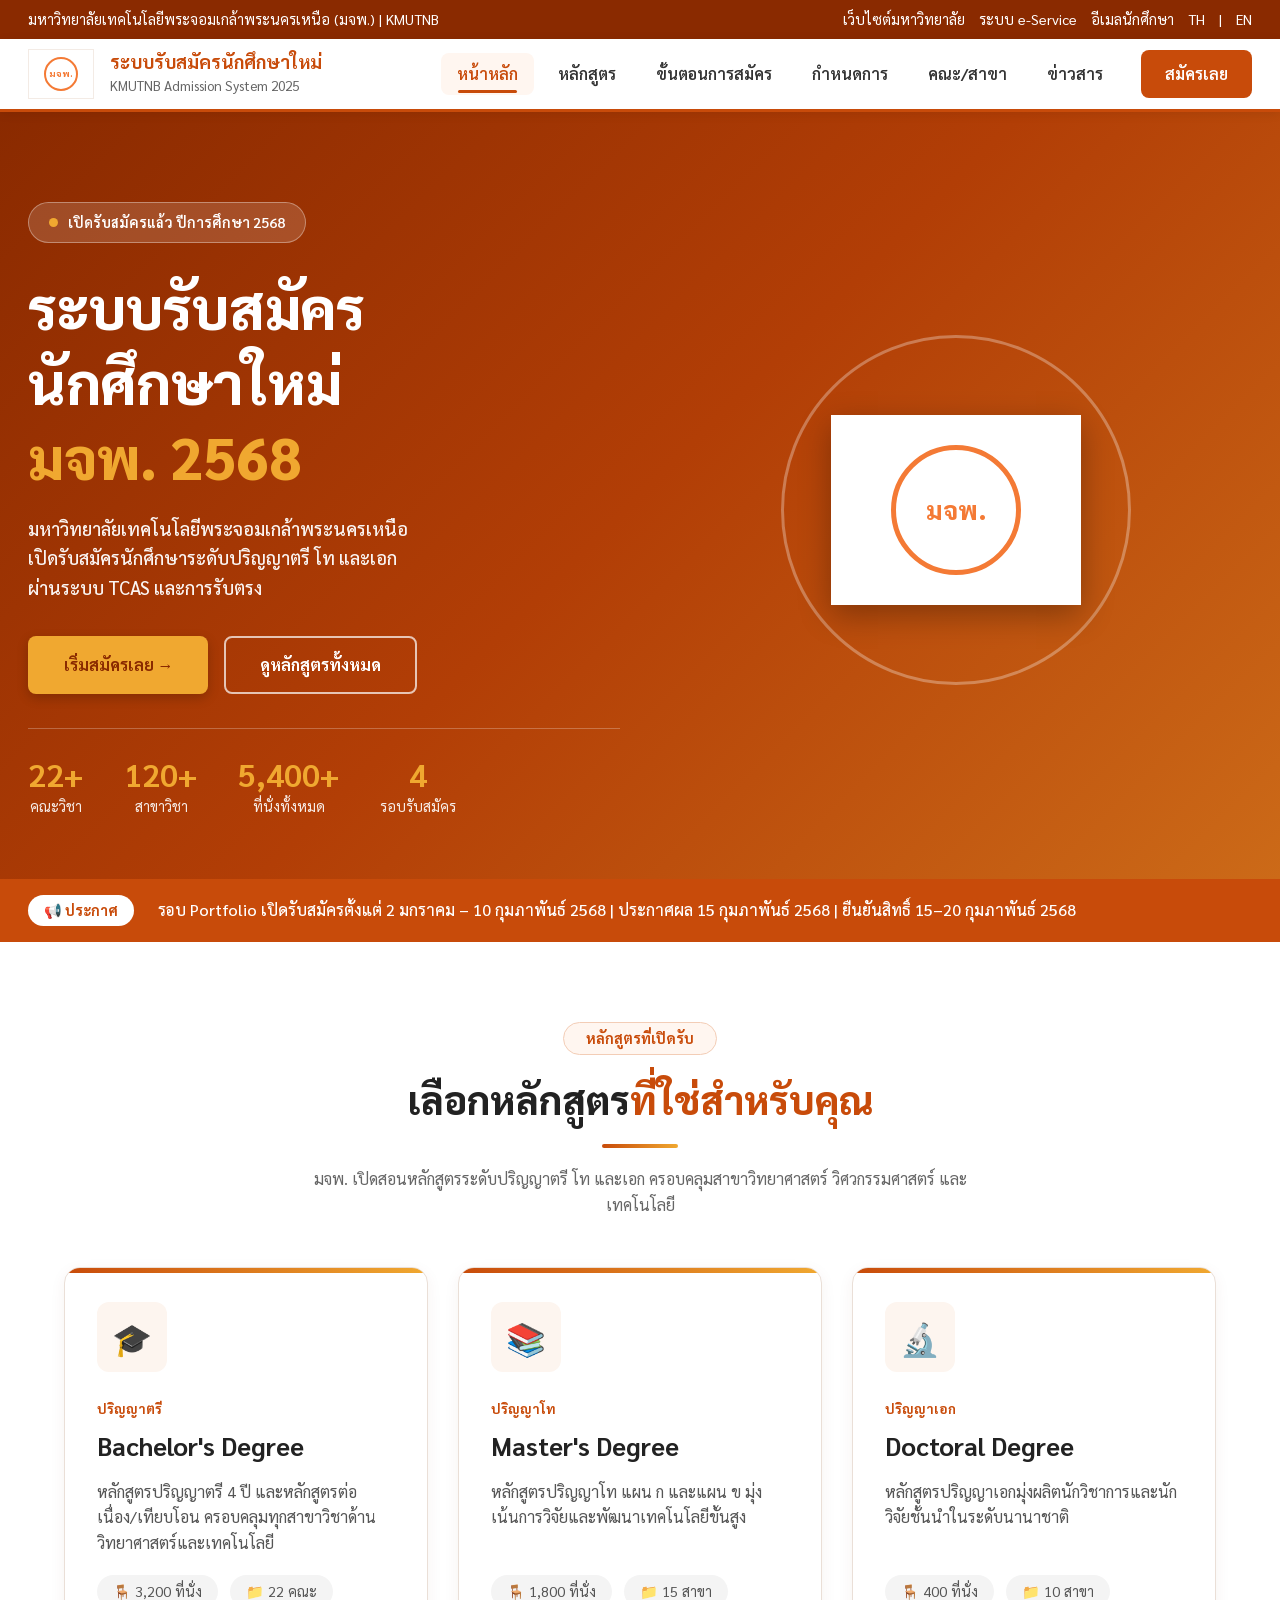
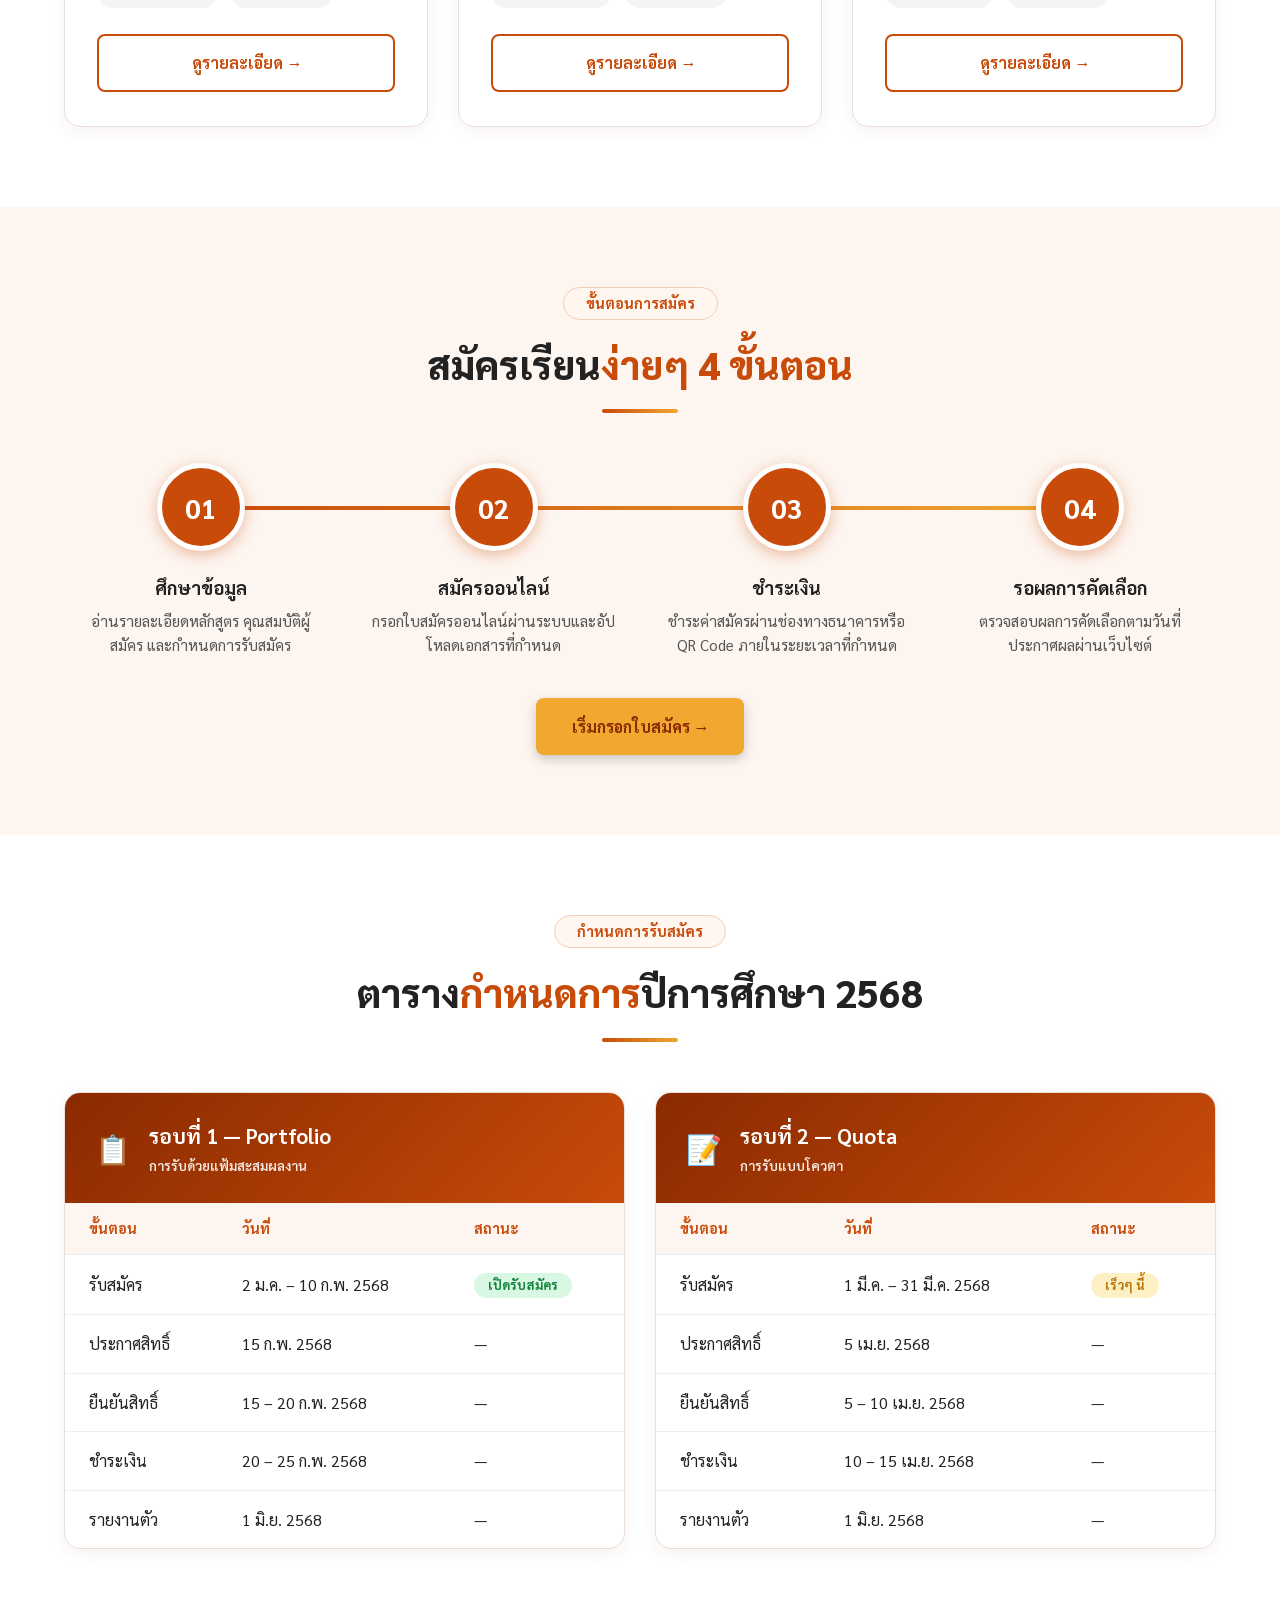
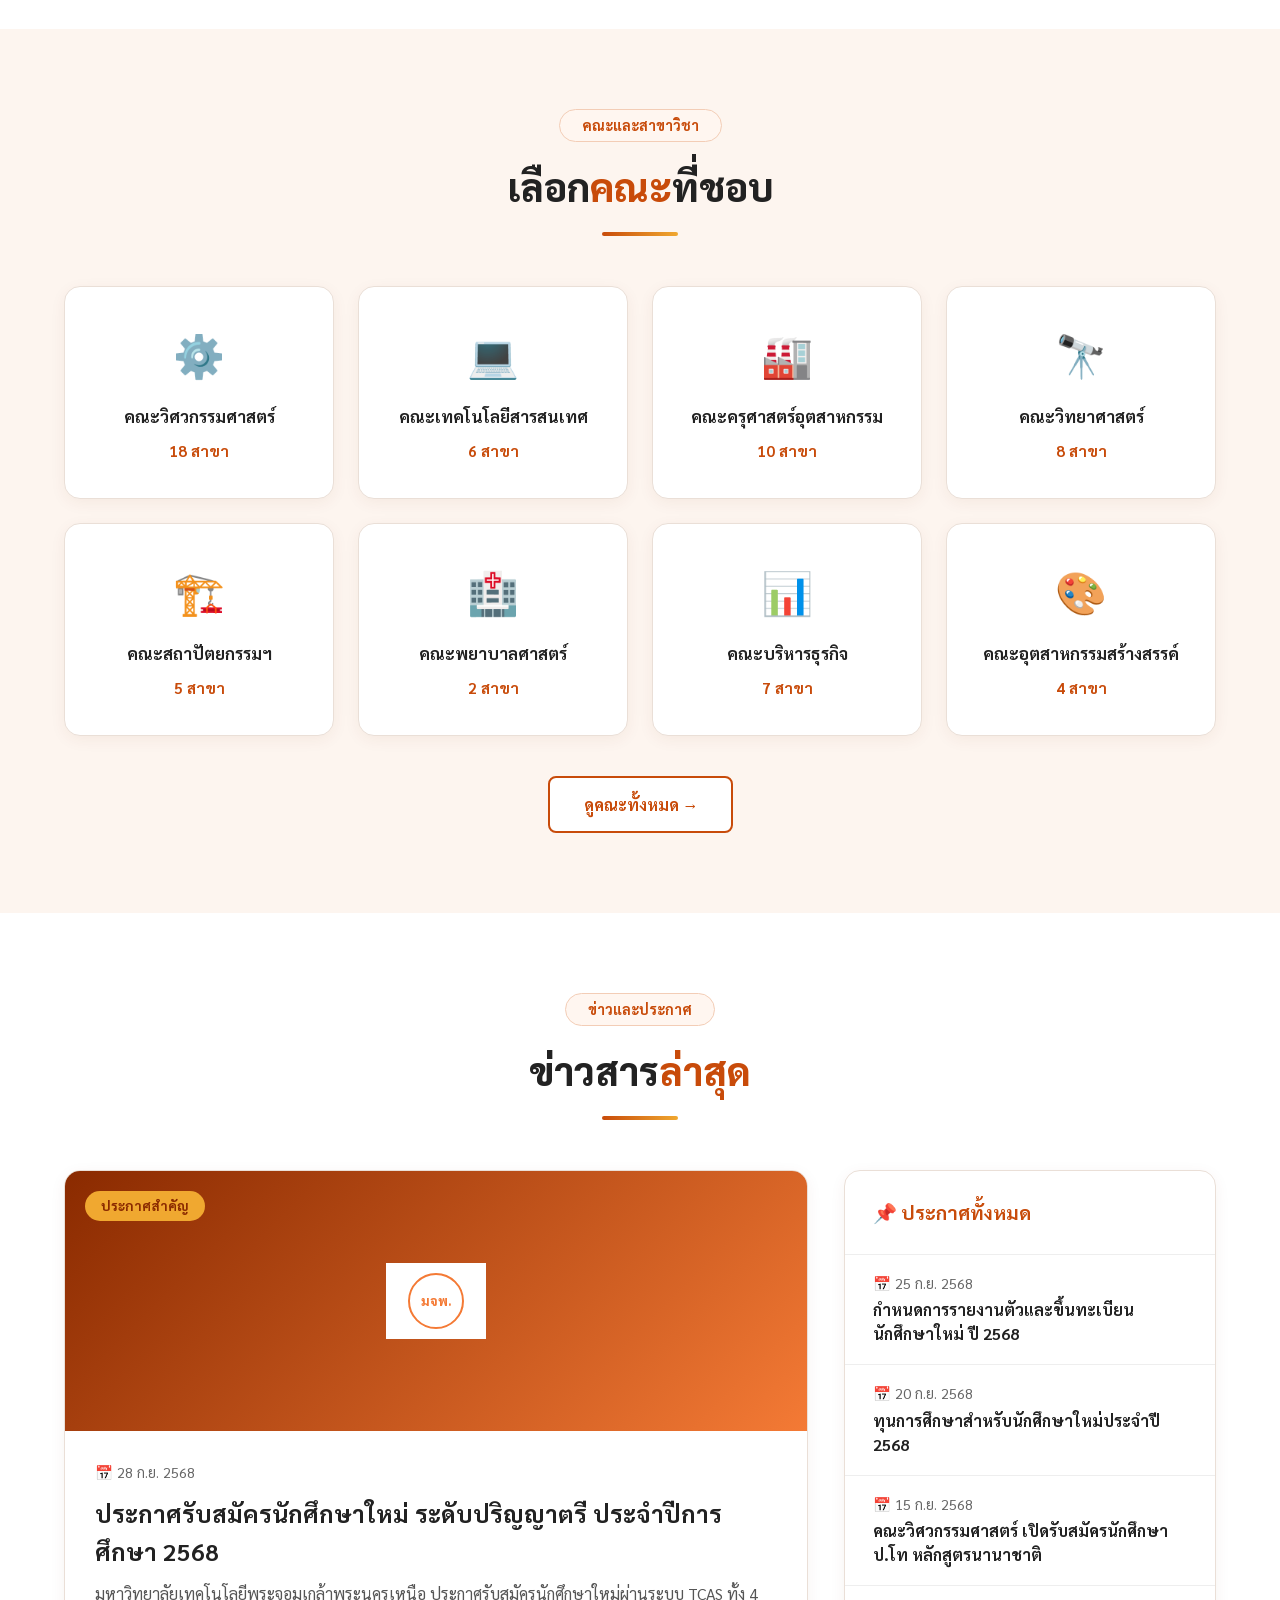
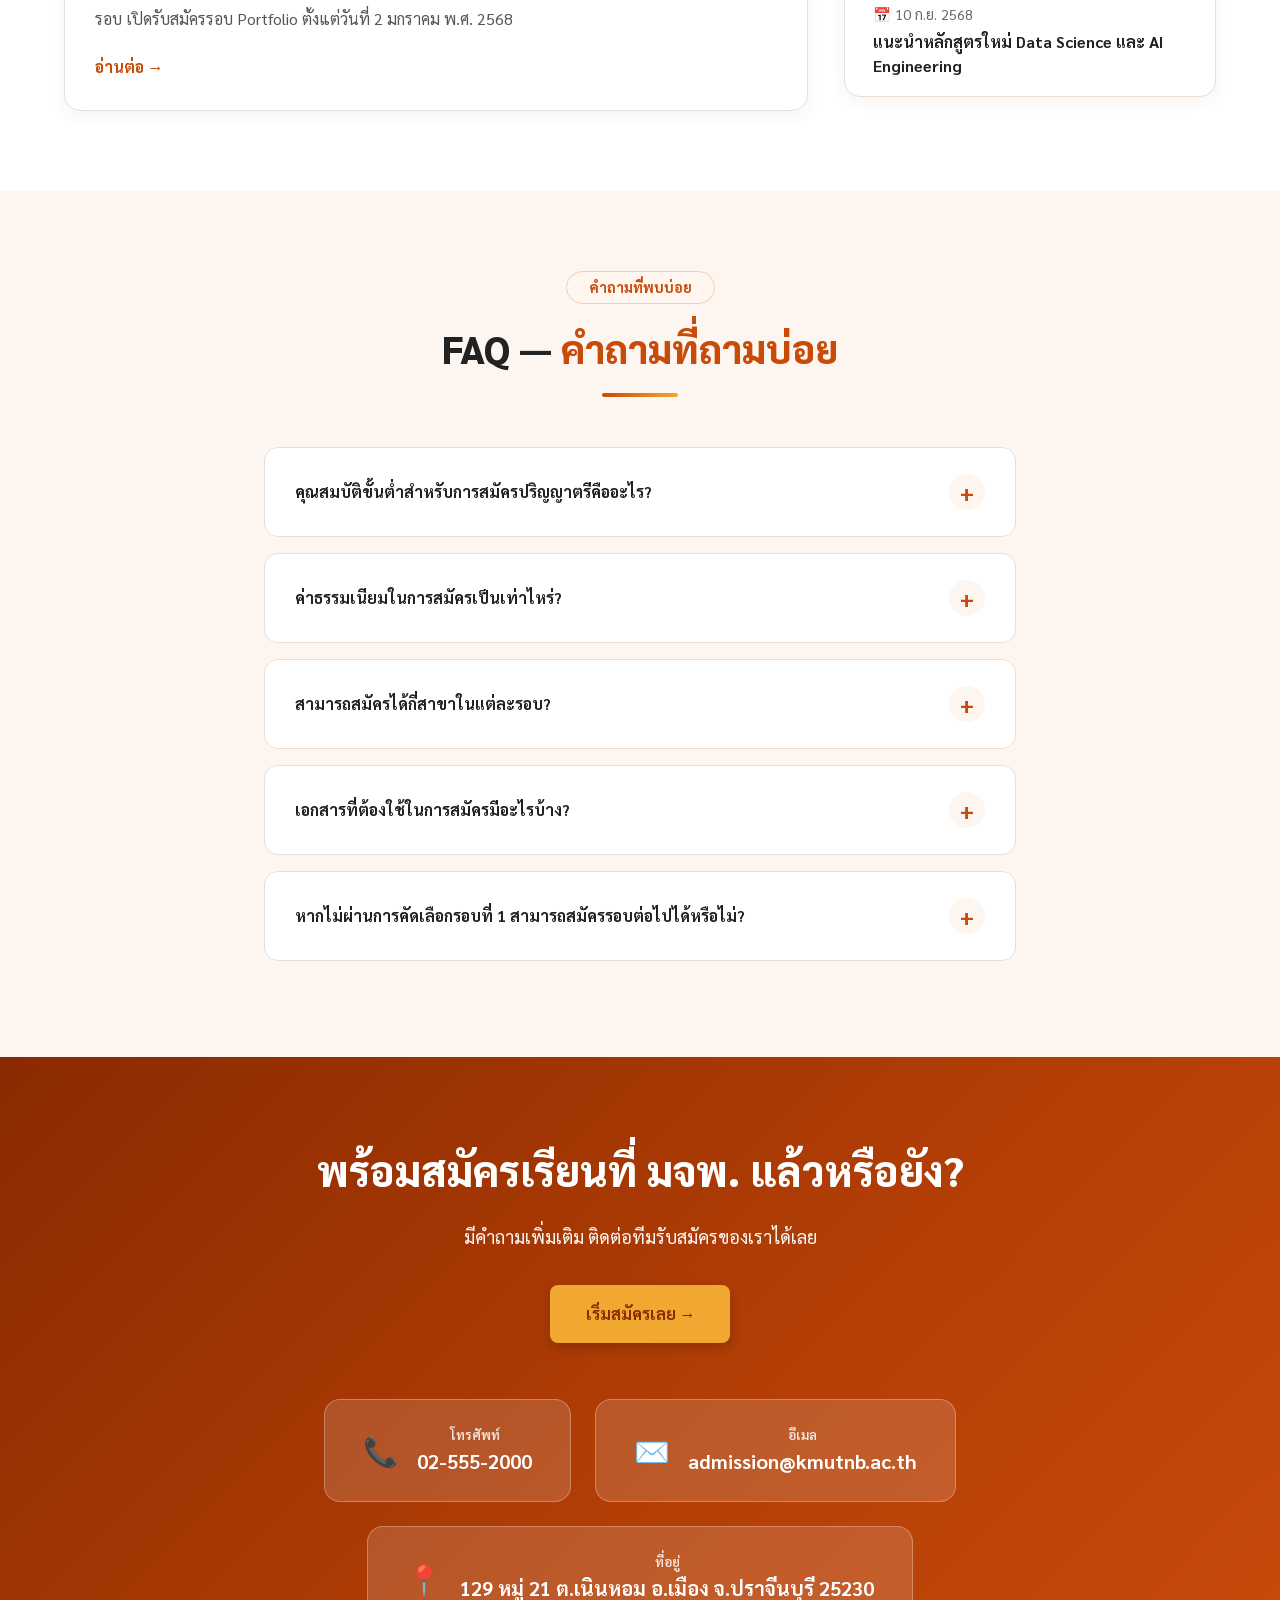
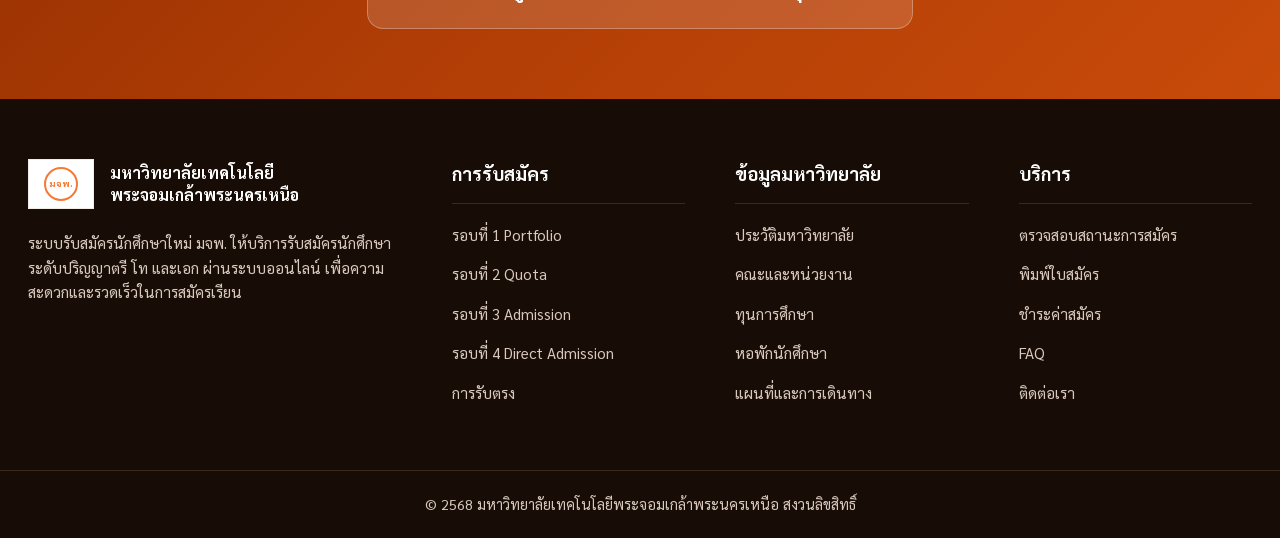
==== index.html @ 595b644d "Add files via upload" ====
<!DOCTYPE html>
<html lang="th">
<head>
  <meta charset="UTF-8">
  <meta name="viewport" content="width=device-width, initial-scale=1.0">
  <title>ระบบรับสมัครนักศึกษาใหม่ มจพ. 2568</title>
  <!-- ฟอนต์ภาษาไทยจาก Google Fonts -->
  <link rel="preconnect" href="https://fonts.googleapis.com">
  <link rel="preconnect" href="https://fonts.gstatic.com" crossorigin>
  <link href="https://fonts.googleapis.com/css2?family=Sarabun:wght@400;500;600;700;800&display=swap" rel="stylesheet">
  <link rel="stylesheet" href="style.css">
</head>
<body>

  <!-- ========== 1) แถบบนสุด ========== -->
  <div class="topbar">
    <div class="topbar-inner">
      <span>มหาวิทยาลัยเทคโนโลยีพระจอมเกล้าพระนครเหนือ (มจพ.) | KMUTNB</span>
      <div class="topbar-links">
        <a href="#">เว็บไซต์มหาวิทยาลัย</a>
        <a href="#">ระบบ e-Service</a>
        <a href="#">อีเมลนักศึกษา</a>
        <a href="#">TH</a> | <a href="#">EN</a>
      </div>
    </div>
  </div>

  <!-- ========== 2) เมนูหลัก (Header) ========== -->
  <header class="header">
    <div class="header-inner">
      <a href="#home" class="brand">
        <!-- ถ้ามีโลโก้จริง ให้เปลี่ยนเป็น <img src="images/logo.png" alt="โลโก้ มจพ."> -->
        <span class="logo-box"><span class="logo-circle">มจพ.</span></span>
        <span class="brand-text">
          <strong>ระบบรับสมัครนักศึกษาใหม่</strong>
          <small>KMUTNB Admission System 2025</small>
        </span>
      </a>

      <nav class="nav">
        <a href="#home" class="active">หน้าหลัก</a>
        <a href="#programs">หลักสูตร</a>
        <a href="#steps">ขั้นตอนการสมัคร</a>
        <a href="#schedule">กำหนดการ</a>
        <a href="#faculties">คณะ/สาขา</a>
        <a href="#news">ข่าวสาร</a>
        <a href="#apply" class="btn-apply">สมัครเลย</a>
      </nav>
    </div>
  </header>

  <main>

    <!-- ========== 3) Hero ========== -->
    <section class="hero" id="home">
      <div class="hero-inner">
        <div class="hero-text">
          <span class="badge-open"><i class="dot"></i> เปิดรับสมัครแล้ว ปีการศึกษา 2568</span>
          <h1>ระบบรับสมัคร<br>นักศึกษาใหม่<br><span class="gold">มจพ. 2568</span></h1>
          <p>
            มหาวิทยาลัยเทคโนโลยีพระจอมเกล้าพระนครเหนือ<br>
            เปิดรับสมัครนักศึกษาระดับปริญญาตรี โท และเอก<br>
            ผ่านระบบ TCAS และการรับตรง
          </p>
          <div class="hero-buttons">
            <a href="#apply" class="btn btn-gold">เริ่มสมัครเลย →</a>
            <a href="#programs" class="btn btn-outline-white">ดูหลักสูตรทั้งหมด</a>
          </div>

          <div class="stats">
            <div><b>22+</b><span>คณะวิชา</span></div>
            <div><b>120+</b><span>สาขาวิชา</span></div>
            <div><b>5,400+</b><span>ที่นั่งทั้งหมด</span></div>
            <div><b>4</b><span>รอบรับสมัคร</span></div>
          </div>
        </div>

        <div class="hero-logo">
          <div class="ring">
            <div class="logo-white"><span class="logo-circle big">มจพ.</span></div>
          </div>
        </div>
      </div>
    </section>

    <!-- ========== 4) แถบประกาศ ========== -->
    <div class="announce">
      <div class="announce-inner">
        <span class="announce-tag">📢 ประกาศ</span>
        <p>รอบ Portfolio เปิดรับสมัครตั้งแต่ 2 มกราคม – 10 กุมภาพันธ์ 2568 | ประกาศผล 15 กุมภาพันธ์ 2568 | ยืนยันสิทธิ์ 15–20 กุมภาพันธ์ 2568</p>
      </div>
    </div>

    <!-- ========== 5) หลักสูตร ========== -->
    <section class="section white" id="programs">
      <div class="container">
        <div class="section-head">
          <span class="pill">หลักสูตรที่เปิดรับ</span>
          <h2>เลือกหลักสูตร<span>ที่ใช่สำหรับคุณ</span></h2>
          <div class="line"></div>
          <p>มจพ. เปิดสอนหลักสูตรระดับปริญญาตรี โท และเอก ครอบคลุมสาขาวิทยาศาสตร์ วิศวกรรมศาสตร์ และเทคโนโลยี</p>
        </div>

        <div class="grid-3">
          <article class="card program">
            <div class="program-icon">🎓</div>
            <small class="level">ปริญญาตรี</small>
            <h3>Bachelor's Degree</h3>
            <p>หลักสูตรปริญญาตรี 4 ปี และหลักสูตรต่อเนื่อง/เทียบโอน ครอบคลุมทุกสาขาวิชาด้านวิทยาศาสตร์และเทคโนโลยี</p>
            <div class="tags">
              <span class="tag">🪑 3,200 ที่นั่ง</span>
              <span class="tag">📁 22 คณะ</span>
            </div>
            <a href="#" class="btn btn-outline btn-block">ดูรายละเอียด →</a>
          </article>

          <article class="card program">
            <div class="program-icon">📚</div>
            <small class="level">ปริญญาโท</small>
            <h3>Master's Degree</h3>
            <p>หลักสูตรปริญญาโท แผน ก และแผน ข มุ่งเน้นการวิจัยและพัฒนาเทคโนโลยีขั้นสูง</p>
            <div class="tags">
              <span class="tag">🪑 1,800 ที่นั่ง</span>
              <span class="tag">📁 15 สาขา</span>
            </div>
            <a href="#" class="btn btn-outline btn-block">ดูรายละเอียด →</a>
          </article>

          <article class="card program">
            <div class="program-icon">🔬</div>
            <small class="level">ปริญญาเอก</small>
            <h3>Doctoral Degree</h3>
            <p>หลักสูตรปริญญาเอกมุ่งผลิตนักวิชาการและนักวิจัยชั้นนำในระดับนานาชาติ</p>
            <div class="tags">
              <span class="tag">🪑 400 ที่นั่ง</span>
              <span class="tag">📁 10 สาขา</span>
            </div>
            <a href="#" class="btn btn-outline btn-block">ดูรายละเอียด →</a>
          </article>
        </div>
      </div>
    </section>

    <!-- ========== 6) ขั้นตอนการสมัคร ========== -->
    <section class="section cream" id="steps">
      <div class="container">
        <div class="section-head">
          <span class="pill">ขั้นตอนการสมัคร</span>
          <h2>สมัครเรียน<span>ง่ายๆ 4 ขั้นตอน</span></h2>
          <div class="line"></div>
        </div>

        <div class="steps">
          <div class="step">
            <div class="step-num">01</div>
            <h3>ศึกษาข้อมูล</h3>
            <p>อ่านรายละเอียดหลักสูตร คุณสมบัติผู้สมัคร และกำหนดการรับสมัคร</p>
          </div>
          <div class="step">
            <div class="step-num">02</div>
            <h3>สมัครออนไลน์</h3>
            <p>กรอกใบสมัครออนไลน์ผ่านระบบและอัปโหลดเอกสารที่กำหนด</p>
          </div>
          <div class="step">
            <div class="step-num">03</div>
            <h3>ชำระเงิน</h3>
            <p>ชำระค่าสมัครผ่านช่องทางธนาคารหรือ QR Code ภายในระยะเวลาที่กำหนด</p>
          </div>
          <div class="step">
            <div class="step-num">04</div>
            <h3>รอผลการคัดเลือก</h3>
            <p>ตรวจสอบผลการคัดเลือกตามวันที่ประกาศผลผ่านเว็บไซต์</p>
          </div>
        </div>

        <div class="center">
          <a href="#apply" class="btn btn-gold">เริ่มกรอกใบสมัคร →</a>
        </div>
      </div>
    </section>

    <!-- ========== 7) กำหนดการ ========== -->
    <section class="section white" id="schedule">
      <div class="container">
        <div class="section-head">
          <span class="pill">กำหนดการรับสมัคร</span>
          <h2>ตาราง<span>กำหนดการ</span>ปีการศึกษา 2568</h2>
          <div class="line"></div>
        </div>

        <div class="grid-2">
          <!-- รอบ 1 -->
          <div class="card schedule">
            <div class="schedule-head">
              <span class="schedule-icon">📋</span>
              <div>
                <h3>รอบที่ 1 — Portfolio</h3>
                <small>การรับด้วยแฟ้มสะสมผลงาน</small>
              </div>
            </div>
            <table>
              <thead>
                <tr><th>ขั้นตอน</th><th>วันที่</th><th>สถานะ</th></tr>
              </thead>
              <tbody>
                <tr><td>รับสมัคร</td><td>2 ม.ค. – 10 ก.พ. 2568</td><td><span class="status green">เปิดรับสมัคร</span></td></tr>
                <tr><td>ประกาศสิทธิ์</td><td>15 ก.พ. 2568</td><td>—</td></tr>
                <tr><td>ยืนยันสิทธิ์</td><td>15 – 20 ก.พ. 2568</td><td>—</td></tr>
                <tr><td>ชำระเงิน</td><td>20 – 25 ก.พ. 2568</td><td>—</td></tr>
                <tr><td>รายงานตัว</td><td>1 มิ.ย. 2568</td><td>—</td></tr>
              </tbody>
            </table>
          </div>

          <!-- รอบ 2 -->
          <div class="card schedule">
            <div class="schedule-head">
              <span class="schedule-icon">📝</span>
              <div>
                <h3>รอบที่ 2 — Quota</h3>
                <small>การรับแบบโควตา</small>
              </div>
            </div>
            <table>
              <thead>
                <tr><th>ขั้นตอน</th><th>วันที่</th><th>สถานะ</th></tr>
              </thead>
              <tbody>
                <tr><td>รับสมัคร</td><td>1 มี.ค. – 31 มี.ค. 2568</td><td><span class="status yellow">เร็วๆ นี้</span></td></tr>
                <tr><td>ประกาศสิทธิ์</td><td>5 เม.ย. 2568</td><td>—</td></tr>
                <tr><td>ยืนยันสิทธิ์</td><td>5 – 10 เม.ย. 2568</td><td>—</td></tr>
                <tr><td>ชำระเงิน</td><td>10 – 15 เม.ย. 2568</td><td>—</td></tr>
                <tr><td>รายงานตัว</td><td>1 มิ.ย. 2568</td><td>—</td></tr>
              </tbody>
            </table>
          </div>
        </div>
      </div>
    </section>

    <!-- ========== 8) คณะและสาขา ========== -->
    <section class="section cream" id="faculties">
      <div class="container">
        <div class="section-head">
          <span class="pill">คณะและสาขาวิชา</span>
          <h2>เลือก<span>คณะ</span>ที่ชอบ</h2>
          <div class="line"></div>
        </div>

        <div class="grid-4">
          <a href="#" class="card faculty"><span class="faculty-icon">⚙️</span><h3>คณะวิศวกรรมศาสตร์</h3><b>18 สาขา</b></a>
          <a href="#" class="card faculty"><span class="faculty-icon">💻</span><h3>คณะเทคโนโลยีสารสนเทศ</h3><b>6 สาขา</b></a>
          <a href="#" class="card faculty"><span class="faculty-icon">🏭</span><h3>คณะครุศาสตร์อุตสาหกรรม</h3><b>10 สาขา</b></a>
          <a href="#" class="card faculty"><span class="faculty-icon">🔭</span><h3>คณะวิทยาศาสตร์</h3><b>8 สาขา</b></a>
          <a href="#" class="card faculty"><span class="faculty-icon">🏗️</span><h3>คณะสถาปัตยกรรมฯ</h3><b>5 สาขา</b></a>
          <a href="#" class="card faculty"><span class="faculty-icon">🏥</span><h3>คณะพยาบาลศาสตร์</h3><b>2 สาขา</b></a>
          <a href="#" class="card faculty"><span class="faculty-icon">📊</span><h3>คณะบริหารธุรกิจ</h3><b>7 สาขา</b></a>
          <a href="#" class="card faculty"><span class="faculty-icon">🎨</span><h3>คณะอุตสาหกรรมสร้างสรรค์</h3><b>4 สาขา</b></a>
        </div>

        <div class="center">
          <a href="#" class="btn btn-outline">ดูคณะทั้งหมด →</a>
        </div>
      </div>
    </section>

    <!-- ========== 9) ข่าวสาร ========== -->
    <section class="section white" id="news">
      <div class="container">
        <div class="section-head">
          <span class="pill">ข่าวและประกาศ</span>
          <h2>ข่าวสาร<span>ล่าสุด</span></h2>
          <div class="line"></div>
        </div>

        <div class="news-layout">
          <!-- ข่าวหลัก -->
          <article class="card news-main">
            <div class="news-cover">
              <span class="news-tag">ประกาศสำคัญ</span>
              <div class="logo-white small"><span class="logo-circle">มจพ.</span></div>
            </div>
            <div class="news-body">
              <p class="date">📅 28 ก.ย. 2568</p>
              <h3>ประกาศรับสมัครนักศึกษาใหม่ ระดับปริญญาตรี ประจำปีการศึกษา 2568</h3>
              <p class="desc">มหาวิทยาลัยเทคโนโลยีพระจอมเกล้าพระนครเหนือ ประกาศรับสมัครนักศึกษาใหม่ผ่านระบบ TCAS ทั้ง 4 รอบ เปิดรับสมัครรอบ Portfolio ตั้งแต่วันที่ 2 มกราคม พ.ศ. 2568</p>
              <a href="#" class="read-more">อ่านต่อ →</a>
            </div>
          </article>

          <!-- รายการข่าวด้านข้าง -->
          <aside class="card news-side">
            <h3>📌 ประกาศทั้งหมด</h3>
            <ul>
              <li><a href="#"><span class="date">📅 25 ก.ย. 2568</span>กำหนดการรายงานตัวและขึ้นทะเบียนนักศึกษาใหม่ ปี 2568</a></li>
              <li><a href="#"><span class="date">📅 20 ก.ย. 2568</span>ทุนการศึกษาสำหรับนักศึกษาใหม่ประจำปี 2568</a></li>
              <li><a href="#"><span class="date">📅 15 ก.ย. 2568</span>คณะวิศวกรรมศาสตร์ เปิดรับสมัครนักศึกษา ป.โท หลักสูตรนานาชาติ</a></li>
              <li><a href="#"><span class="date">📅 10 ก.ย. 2568</span>แนะนำหลักสูตรใหม่ Data Science และ AI Engineering</a></li>
            </ul>
          </aside>
        </div>
      </div>
    </section>

    <!-- ========== 10) FAQ (ใช้ <details> ไม่ต้องใช้ JavaScript) ========== -->
    <section class="section cream" id="faq">
      <div class="container narrow">
        <div class="section-head">
          <span class="pill">คำถามที่พบบ่อย</span>
          <h2>FAQ — <span>คำถามที่ถามบ่อย</span></h2>
          <div class="line"></div>
        </div>

        <details class="faq">
          <summary>คุณสมบัติขั้นต่ำสำหรับการสมัครปริญญาตรีคืออะไร?</summary>
          <p>ต้องกำลังศึกษาอยู่ชั้น ม.6 หรือเทียบเท่า หรือสำเร็จการศึกษาระดับมัธยมศึกษาตอนปลาย และมีคุณสมบัติตามที่แต่ละหลักสูตรกำหนด</p>
        </details>
        <details class="faq">
          <summary>ค่าธรรมเนียมในการสมัครเป็นเท่าไหร่?</summary>
          <p>ค่าสมัครขึ้นอยู่กับรอบและหลักสูตรที่สมัคร โดยตรวจสอบรายละเอียดได้ในหน้าประกาศรับสมัครของแต่ละรอบ</p>
        </details>
        <details class="faq">
          <summary>สามารถสมัครได้กี่สาขาในแต่ละรอบ?</summary>
          <p>สามารถเลือกสมัครได้หลายสาขาตามจำนวนที่แต่ละรอบกำหนด กรุณาตรวจสอบเงื่อนไขในประกาศของรอบนั้นๆ</p>
        </details>
        <details class="faq">
          <summary>เอกสารที่ต้องใช้ในการสมัครมีอะไรบ้าง?</summary>
          <p>สำเนาบัตรประชาชน ระเบียนแสดงผลการเรียน (ปพ.1) รูปถ่าย และเอกสารเพิ่มเติมตามที่หลักสูตรกำหนด เช่น แฟ้มสะสมผลงาน</p>
        </details>
        <details class="faq">
          <summary>หากไม่ผ่านการคัดเลือกรอบที่ 1 สามารถสมัครรอบต่อไปได้หรือไม่?</summary>
          <p>สามารถสมัครในรอบถัดไปได้ตามกำหนดการ โดยต้องชำระค่าสมัครใหม่ในแต่ละรอบ</p>
        </details>
      </div>
    </section>

    <!-- ========== 11) พร้อมสมัคร + ข้อมูลติดต่อ ========== -->
    <section class="cta" id="apply">
      <div class="container">
        <h2>พร้อมสมัครเรียนที่ มจพ. แล้วหรือยัง?</h2>
        <p>มีคำถามเพิ่มเติม ติดต่อทีมรับสมัครของเราได้เลย</p>
        <a href="#" class="btn btn-gold">เริ่มสมัครเลย →</a>

        <div class="contact">
          <div class="contact-box"><span class="ci">📞</span><div><small>โทรศัพท์</small><b>02-555-2000</b></div></div>
          <div class="contact-box"><span class="ci">✉️</span><div><small>อีเมล</small><b>admission@kmutnb.ac.th</b></div></div>
          <div class="contact-box wide"><span class="ci">📍</span><div><small>ที่อยู่</small><b>129 หมู่ 21 ต.เนินหอม อ.เมือง จ.ปราจีนบุรี 25230</b></div></div>
        </div>
      </div>
    </section>
  </main>

  <!-- ========== 12) Footer ========== -->
  <footer class="footer">
    <div class="footer-inner">
      <div class="footer-about">
        <div class="footer-brand">
          <span class="logo-box"><span class="logo-circle">มจพ.</span></span>
          <strong>มหาวิทยาลัยเทคโนโลยี<br>พระจอมเกล้าพระนครเหนือ</strong>
        </div>
        <p>ระบบรับสมัครนักศึกษาใหม่ มจพ. ให้บริการรับสมัครนักศึกษาระดับปริญญาตรี โท และเอก ผ่านระบบออนไลน์ เพื่อความสะดวกและรวดเร็วในการสมัครเรียน</p>
      </div>

      <div class="footer-col">
        <h4>การรับสมัคร</h4>
        <ul>
          <li><a href="#">รอบที่ 1 Portfolio</a></li>
          <li><a href="#">รอบที่ 2 Quota</a></li>
          <li><a href="#">รอบที่ 3 Admission</a></li>
          <li><a href="#">รอบที่ 4 Direct Admission</a></li>
          <li><a href="#">การรับตรง</a></li>
        </ul>
      </div>

      <div class="footer-col">
        <h4>ข้อมูลมหาวิทยาลัย</h4>
        <ul>
          <li><a href="#">ประวัติมหาวิทยาลัย</a></li>
          <li><a href="#">คณะและหน่วยงาน</a></li>
          <li><a href="#">ทุนการศึกษา</a></li>
          <li><a href="#">หอพักนักศึกษา</a></li>
          <li><a href="#">แผนที่และการเดินทาง</a></li>
        </ul>
      </div>

      <div class="footer-col">
        <h4>บริการ</h4>
        <ul>
          <li><a href="#">ตรวจสอบสถานะการสมัคร</a></li>
          <li><a href="#">พิมพ์ใบสมัคร</a></li>
          <li><a href="#">ชำระค่าสมัคร</a></li>
          <li><a href="#">FAQ</a></li>
          <li><a href="#">ติดต่อเรา</a></li>
        </ul>
      </div>
    </div>
    <p class="copyright">© 2568 มหาวิทยาลัยเทคโนโลยีพระจอมเกล้าพระนครเหนือ สงวนลิขสิทธิ์</p>
  </footer>

</body>
</html>
---- style.css ----
/* =====================================================
   ระบบรับสมัครนักศึกษาใหม่ มจพ. - style.css
   เขียนเองทั้งหมด ไม่ใช้ Framework
   ===================================================== */

/* ---------- 1) ตัวแปรสี (แก้สีทั้งเว็บได้ที่นี่ที่เดียว) ---------- */
:root {
  --orange: #c84b0a;        /* สีหลัก */
  --orange-dark: #8a2a00;   /* สีส้มเข้ม */
  --orange-light: #f47a35;  /* สีส้มอ่อน */
  --gold: #f0a830;          /* สีทอง (ปุ่ม/ตัวเลข) */
  --cream: #fdf5ef;         /* พื้นหลังครีม */
  --dark: #180d06;          /* พื้นหลัง footer */
  --text: #222222;
  --gray: #666666;
  --border: #eadfd7;
}

/* ---------- 2) ค่าเริ่มต้น (Reset) ---------- */
* {
  margin: 0;
  padding: 0;
  box-sizing: border-box;
}

html {
  scroll-behavior: smooth;   /* เลื่อนหน้าแบบนุ่มๆ เมื่อกดเมนู */
  scroll-padding-top: 90px;  /* กันหัวข้อโดนเมนูบัง */
}

body {
  font-family: 'Sarabun', Tahoma, sans-serif;
  color: var(--text);
  line-height: 1.6;
  background: #fff;
}

a { text-decoration: none; color: inherit; }
ul { list-style: none; }

/* ---------- 3) ส่วนที่ใช้ซ้ำ ---------- */
.container {
  max-width: 1200px;
  margin: 0 auto;
  padding: 0 24px;
}
.container.narrow { max-width: 800px; }

.center { text-align: center; margin-top: 40px; }

.section { padding: 80px 0; }
.section.white { background: #fff; }
.section.cream { background: var(--cream); }

/* หัวข้อของแต่ละ section */
.section-head {
  text-align: center;
  margin-bottom: 50px;
}
.section-head h2 {
  font-size: 2.4rem;
  font-weight: 800;
  margin: 14px 0;
}
.section-head h2 span { color: var(--orange); }
.section-head p {
  color: var(--gray);
  max-width: 700px;
  margin: 18px auto 0;
}
.pill {
  display: inline-block;
  padding: 4px 22px;
  border: 1px solid #f3cdb6;
  background: #fff6f0;
  color: var(--orange);
  border-radius: 30px;
  font-size: 0.9rem;
  font-weight: 700;
}
.line {
  width: 76px;
  height: 4px;
  margin: 0 auto;
  border-radius: 4px;
  background: linear-gradient(90deg, var(--orange), var(--gold));
}

/* ปุ่ม */
.btn {
  display: inline-block;
  padding: 14px 34px;
  border-radius: 8px;
  font-weight: 700;
  font-size: 1rem;
  border: 2px solid transparent;
  cursor: pointer;
  transition: 0.2s;
}
.btn-gold {
  background: var(--gold);
  color: var(--orange-dark);
  box-shadow: 0 4px 12px rgba(0, 0, 0, 0.2);
}
.btn-gold:hover { background: #ffbc47; transform: translateY(-2px); }

.btn-outline {
  border-color: var(--orange);
  color: var(--orange);
  background: #fff;
}
.btn-outline:hover { background: var(--orange); color: #fff; }

.btn-outline-white {
  border-color: rgba(255, 255, 255, 0.7);
  color: #fff;
}
.btn-outline-white:hover { background: rgba(255, 255, 255, 0.15); }

.btn-block { display: block; text-align: center; }

/* การ์ดสีขาว */
.card {
  background: #fff;
  border: 1px solid var(--border);
  border-radius: 16px;
  box-shadow: 0 4px 16px rgba(120, 50, 10, 0.06);
}

/* Grid */
.grid-2 { display: grid; grid-template-columns: repeat(2, 1fr); gap: 30px; }
.grid-3 { display: grid; grid-template-columns: repeat(3, 1fr); gap: 30px; }
.grid-4 { display: grid; grid-template-columns: repeat(4, 1fr); gap: 24px; }

/* โลโก้จำลอง (ถ้ามีรูปโลโก้จริงให้ใช้ <img> แทน) */
.logo-circle {
  display: flex;
  align-items: center;
  justify-content: center;
  width: 34px;
  height: 34px;
  border-radius: 50%;
  border: 2px solid var(--orange-light);
  color: var(--orange-light);
  font-size: 0.55rem;
  font-weight: 800;
}
.logo-circle.big { width: 130px; height: 130px; font-size: 1.6rem; border-width: 5px; }

.logo-box {
  display: flex;
  align-items: center;
  justify-content: center;
  width: 66px;
  height: 50px;
  background: #fff;
  border: 1px solid #f3ebe5;
}

/* ---------- 4) แถบบนสุด ---------- */
.topbar {
  background: var(--orange-dark);
  color: #fff;
  font-size: 0.9rem;
}
.topbar-inner {
  max-width: 1400px;
  margin: 0 auto;
  padding: 8px 28px;
  display: flex;
  justify-content: space-between;
  flex-wrap: wrap;
  gap: 8px;
}
.topbar-links { display: flex; gap: 14px; }
.topbar-links a:hover { text-decoration: underline; }

/* ---------- 5) Header / เมนู ---------- */
.header {
  position: sticky;      /* ให้เมนูติดอยู่ด้านบนตอนเลื่อนหน้า */
  top: 0;
  z-index: 100;
  background: #fff;
  border-bottom: 3px solid var(--orange);
  box-shadow: 0 2px 10px rgba(0, 0, 0, 0.08);
}
.header-inner {
  max-width: 1400px;
  margin: 0 auto;
  padding: 10px 28px;
  display: flex;
  align-items: center;
  justify-content: space-between;
  gap: 20px;
}
.brand { display: flex; align-items: center; gap: 16px; }
.brand-text strong { display: block; color: var(--orange); font-size: 1.15rem; line-height: 1.2; }
.brand-text small { color: var(--gray); font-size: 0.85rem; }

.nav { display: flex; align-items: center; gap: 8px; flex-wrap: wrap; }
.nav a {
  padding: 8px 16px;
  border-radius: 8px;
  font-weight: 600;
  color: #333;
  position: relative;
}
.nav a:hover { color: var(--orange); }
.nav a.active {
  color: var(--orange);
  background: #fff6f0;
}
.nav a.active::after {                /* เส้นใต้เมนูที่เลือกอยู่ */
  content: "";
  position: absolute;
  left: 18%;
  right: 18%;
  bottom: 2px;
  height: 3px;
  border-radius: 3px;
  background: var(--orange);
}
.nav a.btn-apply {
  background: var(--orange);
  color: #fff;
  margin-left: 14px;
  padding: 11px 24px;
}
.nav a.btn-apply:hover { background: var(--orange-dark); color: #fff; }

/* ---------- 6) Hero ---------- */
.hero {
  background: linear-gradient(135deg, #8a2a00 0%, #b23e06 50%, #cc6a18 100%);
  color: #fff;
  padding: 90px 0 60px;
}
.hero-inner {
  max-width: 1400px;
  margin: 0 auto;
  padding: 0 28px;
  display: flex;
  align-items: center;
  justify-content: space-between;
  gap: 40px;
}
.hero-text { flex: 1; }

.badge-open {
  display: inline-flex;
  align-items: center;
  gap: 10px;
  padding: 8px 20px;
  border: 1px solid rgba(255, 255, 255, 0.35);
  background: rgba(255, 255, 255, 0.15);
  border-radius: 30px;
  font-size: 0.9rem;
  font-weight: 600;
  margin-bottom: 26px;
}
.dot { width: 9px; height: 9px; border-radius: 50%; background: var(--gold); }

.hero h1 { font-size: 3.6rem; line-height: 1.3; font-weight: 800; margin-bottom: 20px; }
.hero h1 .gold { color: var(--gold); }
.hero p { font-size: 1.15rem; font-weight: 500; opacity: 0.95; }

.hero-buttons { display: flex; gap: 16px; flex-wrap: wrap; margin: 34px 0; }

.stats {
  display: flex;
  gap: 40px;
  flex-wrap: wrap;
  padding-top: 26px;
  border-top: 1px solid rgba(255, 255, 255, 0.25);
  max-width: 660px;
}
.stats div { text-align: center; }
.stats b { display: block; font-size: 2rem; color: var(--gold); line-height: 1.2; }
.stats span { font-size: 0.9rem; opacity: 0.9; }

.hero-logo { flex: 1; display: flex; justify-content: center; }
.ring {
  width: 350px;
  height: 350px;
  border: 3px solid rgba(255, 255, 255, 0.3);
  border-radius: 50%;
  display: flex;
  align-items: center;
  justify-content: center;
}
.logo-white {
  background: #fff;
  width: 250px;
  height: 190px;
  display: flex;
  align-items: center;
  justify-content: center;
  box-shadow: 0 10px 30px rgba(0, 0, 0, 0.3);
}
.logo-white.small { width: 100px; height: 76px; box-shadow: none; }
.logo-white.small .logo-circle { width: 56px; height: 56px; font-size: 0.8rem; }

/* ---------- 7) แถบประกาศ ---------- */
.announce { background: #c84b0a; color: #fff; }
.announce-inner {
  max-width: 1400px;
  margin: 0 auto;
  padding: 16px 28px;
  display: flex;
  align-items: center;
  gap: 24px;
}
.announce-tag {
  background: #fff;
  color: var(--orange);
  font-weight: 700;
  padding: 4px 16px;
  border-radius: 30px;
  white-space: nowrap;
  font-size: 0.9rem;
}
.announce p { font-weight: 500; }

/* ---------- 8) หลักสูตร ---------- */
.program {
  padding: 34px 32px;
  position: relative;
  overflow: hidden;
  display: flex;
  flex-direction: column;
}
.program::before {                       /* แถบสีด้านบนการ์ด */
  content: "";
  position: absolute;
  top: 0; left: 0; right: 0;
  height: 5px;
  background: linear-gradient(90deg, var(--orange), var(--gold));
}
.program-icon {
  width: 70px;
  height: 70px;
  border-radius: 12px;
  background: var(--cream);
  display: flex;
  align-items: center;
  justify-content: center;
  font-size: 2rem;
  margin-bottom: 26px;
}
.level { color: var(--orange); font-weight: 700; }
.program h3 { font-size: 1.6rem; margin: 6px 0 12px; }
.program p { color: #555; margin-bottom: 20px; flex: 1; }
.tags { display: flex; gap: 12px; flex-wrap: wrap; margin-bottom: 26px; }
.tag {
  background: #f4f4f4;
  color: #555;
  padding: 5px 16px;
  border-radius: 30px;
  font-size: 0.9rem;
}

/* ---------- 9) ขั้นตอนการสมัคร ---------- */
.steps {
  display: grid;
  grid-template-columns: repeat(4, 1fr);
  gap: 20px;
  position: relative;
  text-align: center;
}
.steps::before {                          /* เส้นเชื่อมระหว่างวงกลม */
  content: "";
  position: absolute;
  top: 43px;
  left: 12.5%;
  right: 12.5%;
  height: 4px;
  background: linear-gradient(90deg, var(--orange), var(--gold));
}
.step { position: relative; padding: 0 12px; }
.step-num {
  width: 88px;
  height: 88px;
  margin: 0 auto 22px;
  border-radius: 50%;
  background: var(--orange);
  color: #fff;
  border: 5px solid #fff;
  box-shadow: 0 4px 14px rgba(200, 75, 10, 0.35);
  display: flex;
  align-items: center;
  justify-content: center;
  font-size: 1.7rem;
  font-weight: 800;
  position: relative;
}
.step h3 { font-size: 1.15rem; margin-bottom: 6px; }
.step p { color: #555; font-size: 0.95rem; }

/* ---------- 10) กำหนดการ (ตาราง) ---------- */
.schedule { overflow: hidden; }
.schedule-head {
  background: linear-gradient(135deg, var(--orange-dark), var(--orange));
  color: #fff;
  padding: 26px 30px;
  display: flex;
  align-items: center;
  gap: 18px;
}
.schedule-icon { font-size: 1.8rem; }
.schedule-head h3 { font-size: 1.3rem; }
.schedule-head small { opacity: 0.9; font-weight: 600; }

table { width: 100%; border-collapse: collapse; }
th {
  background: var(--cream);
  color: var(--orange);
  text-align: left;
  padding: 14px 24px;
  font-size: 0.9rem;
}
td { padding: 16px 24px; border-top: 1px solid #eee; }
.status {
  display: inline-block;
  padding: 2px 14px;
  border-radius: 30px;
  font-size: 0.8rem;
  font-weight: 700;
}
.status.green { background: #d9f8e3; color: #13843c; }
.status.yellow { background: #fdf0c4; color: #b9770e; }

/* ---------- 11) คณะ ---------- */
.faculty {
  padding: 34px 16px;
  text-align: center;
  transition: 0.2s;
}
.faculty:hover {
  border-color: var(--orange);
  transform: translateY(-4px);
  box-shadow: 0 10px 24px rgba(200, 75, 10, 0.18);
}
.faculty-icon { display: block; font-size: 2.6rem; margin-bottom: 16px; }
.faculty h3 { font-size: 1.05rem; margin-bottom: 8px; }
.faculty b { color: var(--orange); font-size: 0.95rem; }

/* ---------- 12) ข่าวสาร ---------- */
.news-layout {
  display: grid;
  grid-template-columns: 2fr 1fr;
  gap: 36px;
  align-items: start;
}
.news-main { overflow: hidden; }
.news-cover {
  position: relative;
  height: 260px;
  background: linear-gradient(135deg, #8a2a00, #f47a35);
  display: flex;
  align-items: center;
  justify-content: center;
}
.news-tag {
  position: absolute;
  top: 20px;
  left: 20px;
  background: var(--gold);
  color: var(--orange-dark);
  font-weight: 700;
  font-size: 0.85rem;
  padding: 4px 16px;
  border-radius: 30px;
}
.news-body { padding: 30px; }
.date { font-size: 0.9rem; color: var(--gray); }
.news-body h3 { font-size: 1.5rem; margin: 10px 0; }
.desc { color: #555; margin-bottom: 22px; }
.read-more { color: var(--orange); font-weight: 700; }
.read-more:hover { text-decoration: underline; }

.news-side h3 {
  color: var(--orange);
  padding: 26px 28px;
  border-bottom: 1px solid #eee;
  font-size: 1.2rem;
}
.news-side li a {
  display: block;
  padding: 18px 28px;
  border-bottom: 1px solid #eee;
  font-weight: 700;
  line-height: 1.5;
}
.news-side li:last-child a { border-bottom: none; }
.news-side li a:hover { background: var(--cream); color: var(--orange); }
.news-side .date { display: block; font-weight: 400; margin-bottom: 4px; }

/* ---------- 13) FAQ ---------- */
.faq {
  background: #fff;
  border: 1px solid var(--border);
  border-radius: 14px;
  margin-bottom: 16px;
  overflow: hidden;
}
.faq summary {
  list-style: none;                 /* ซ่อนลูกศรเดิมของ browser */
  cursor: pointer;
  padding: 26px 30px;
  font-weight: 700;
  display: flex;
  justify-content: space-between;
  align-items: center;
  gap: 16px;
}
.faq summary::-webkit-details-marker { display: none; }
.faq summary::after {               /* ปุ่ม + */
  content: "+";
  flex-shrink: 0;
  width: 36px;
  height: 36px;
  border-radius: 50%;
  background: var(--cream);
  color: var(--orange);
  font-size: 1.4rem;
  display: flex;
  align-items: center;
  justify-content: center;
}
.faq[open] summary::after { content: "−"; }   /* เปิดอยู่ให้เป็น − */
.faq p { padding: 0 30px 26px; color: #555; }

/* ---------- 14) พร้อมสมัคร + ติดต่อ ---------- */
.cta {
  background: linear-gradient(135deg, #8a2a00 0%, #b23e06 55%, #c84b0a 100%);
  color: #fff;
  text-align: center;
  padding: 80px 0 70px;
}
.cta h2 { font-size: 2.6rem; font-weight: 800; }
.cta p { font-size: 1.15rem; margin: 18px 0 34px; opacity: 0.95; }

.contact {
  display: flex;
  justify-content: center;
  gap: 24px;
  flex-wrap: wrap;
  margin-top: 56px;
}
.contact-box {
  display: flex;
  align-items: center;
  gap: 18px;
  padding: 24px 38px;
  background: rgba(255, 255, 255, 0.14);
  border: 1px solid rgba(255, 255, 255, 0.28);
  border-radius: 16px;
  text-align: center;
}
.contact-box .ci { font-size: 1.8rem; }
.contact-box small { display: block; opacity: 0.85; font-weight: 600; }
.contact-box b { font-size: 1.25rem; }

/* ---------- 15) Footer ---------- */
.footer { background: var(--dark); color: #d9c9be; padding: 60px 0 0; }
.footer-inner {
  max-width: 1400px;
  margin: 0 auto;
  padding: 0 28px 50px;
  display: grid;
  grid-template-columns: 1.6fr 1fr 1fr 1fr;
  gap: 50px;
}
.footer-brand {
  display: flex;
  align-items: center;
  gap: 16px;
  color: #fff;
  margin-bottom: 22px;
  line-height: 1.4;
}
.footer-about p { font-size: 0.95rem; }

.footer-col h4 {
  color: #fff;
  font-size: 1.15rem;
  padding-bottom: 14px;
  margin-bottom: 18px;
  border-bottom: 1px solid #3a2a20;
}
.footer-col li { margin-bottom: 14px; }
.footer-col a { font-size: 0.95rem; }
.footer-col a:hover { color: var(--gold); }

.copyright {
  text-align: center;
  padding: 22px 16px;
  border-top: 1px solid #3a2a20;
  font-size: 0.9rem;
}

/* =====================================================
   Responsive : ปรับให้ดูได้บนแท็บเล็ตและมือถือ
   ===================================================== */

/* แท็บเล็ต */
@media (max-width: 1000px) {
  .grid-3 { grid-template-columns: 1fr; }
  .grid-4 { grid-template-columns: repeat(2, 1fr); }
  .grid-2 { grid-template-columns: 1fr; }
  .news-layout { grid-template-columns: 1fr; }
  .steps { grid-template-columns: repeat(2, 1fr); row-gap: 40px; }
  .steps::before { display: none; }
  .footer-inner { grid-template-columns: 1fr 1fr; }
  .hero-inner { flex-direction: column; text-align: center; }
  .hero-buttons, .stats { justify-content: center; margin-left: auto; margin-right: auto; }
  .header-inner { flex-direction: column; }
  .nav { justify-content: center; }
  html { scroll-padding-top: 150px; }
}

/* มือถือ */
@media (max-width: 600px) {
  .topbar-inner { justify-content: center; text-align: center; font-size: 0.8rem; }
  .hero { padding: 50px 0; }
  .hero h1 { font-size: 2.5rem; }
  .ring { width: 250px; height: 250px; }
  .logo-white { width: 180px; height: 140px; }
  .logo-circle.big { width: 90px; height: 90px; font-size: 1.1rem; }
  .section { padding: 55px 0; }
  .section-head h2, .cta h2 { font-size: 1.7rem; }
  .grid-4 { grid-template-columns: 1fr; }
  .steps { grid-template-columns: 1fr; }
  .announce-inner { flex-direction: column; text-align: center; gap: 10px; }
  .footer-inner { grid-template-columns: 1fr; }
  .contact-box { width: 100%; padding: 20px; }
  th, td { padding: 12px; font-size: 0.85rem; }
  .nav a { padding: 6px 10px; font-size: 0.9rem; }
  .nav a.btn-apply { margin-left: 0; }
}
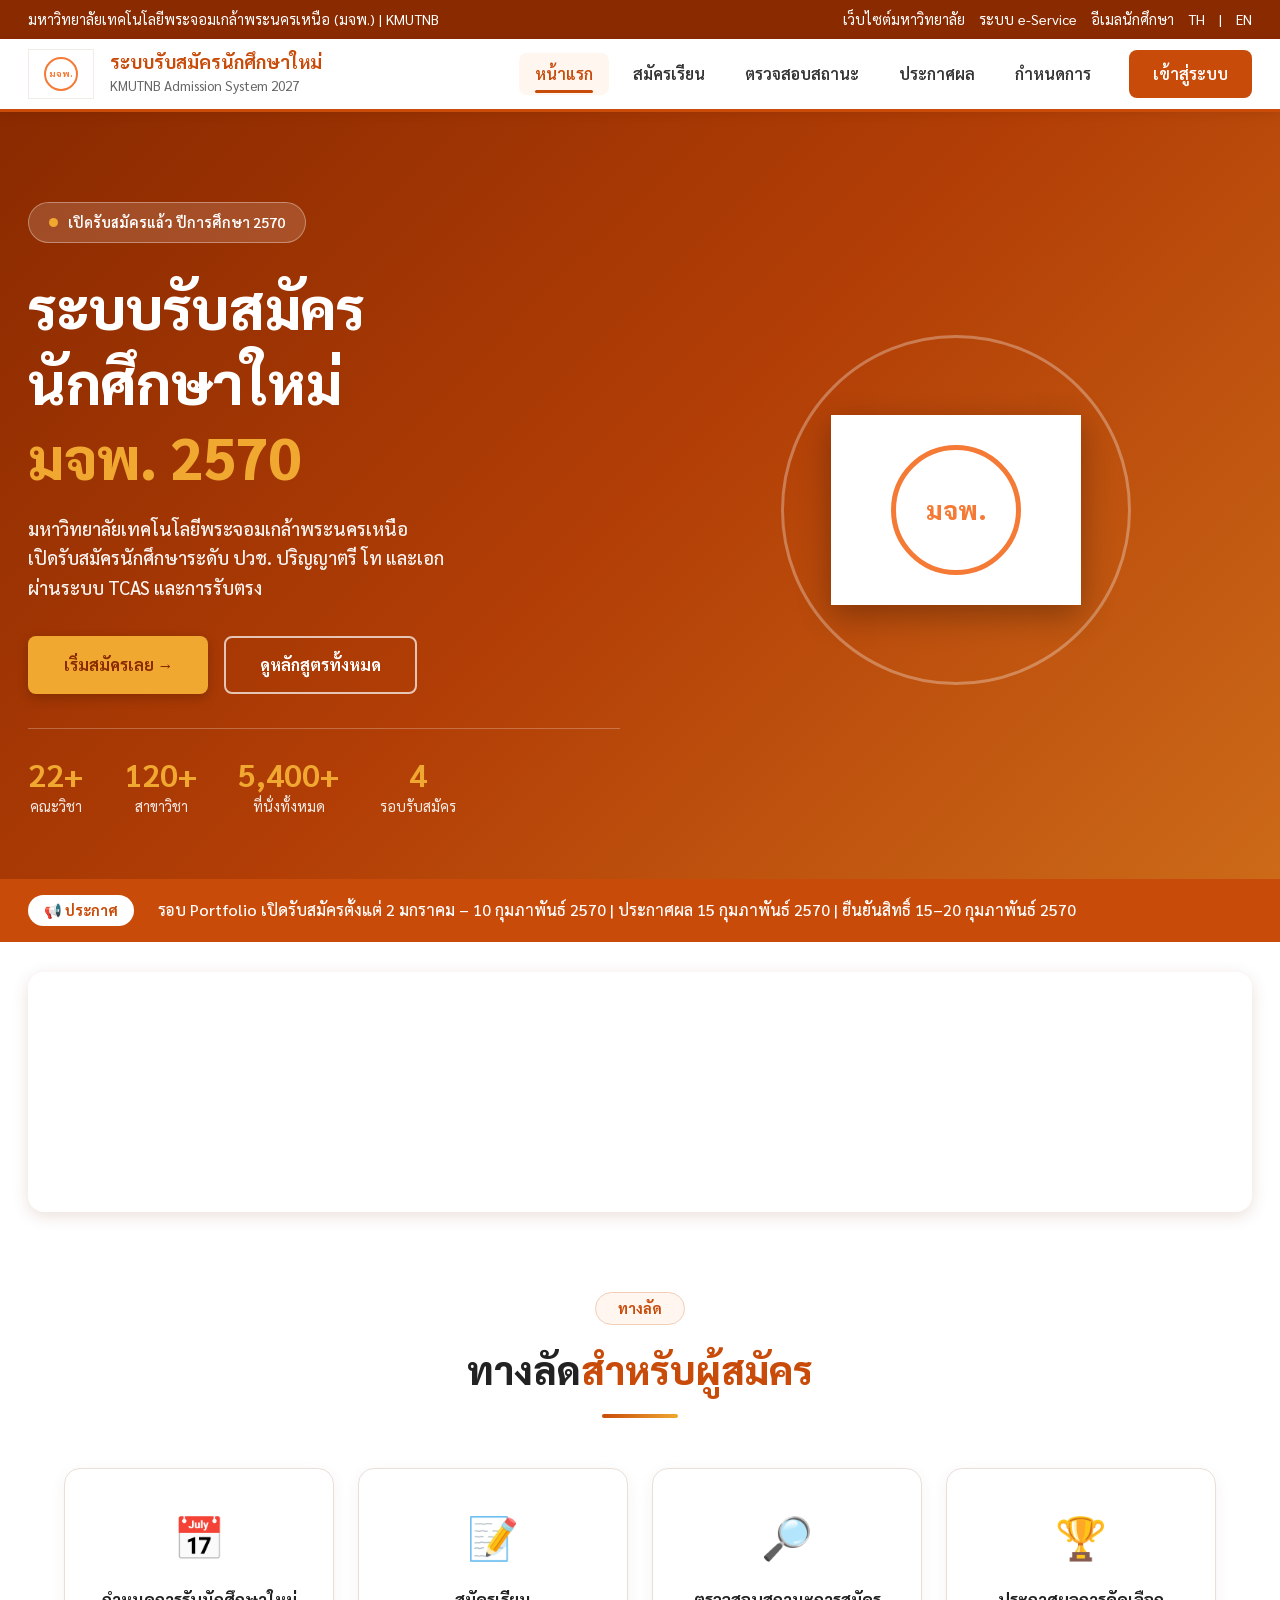
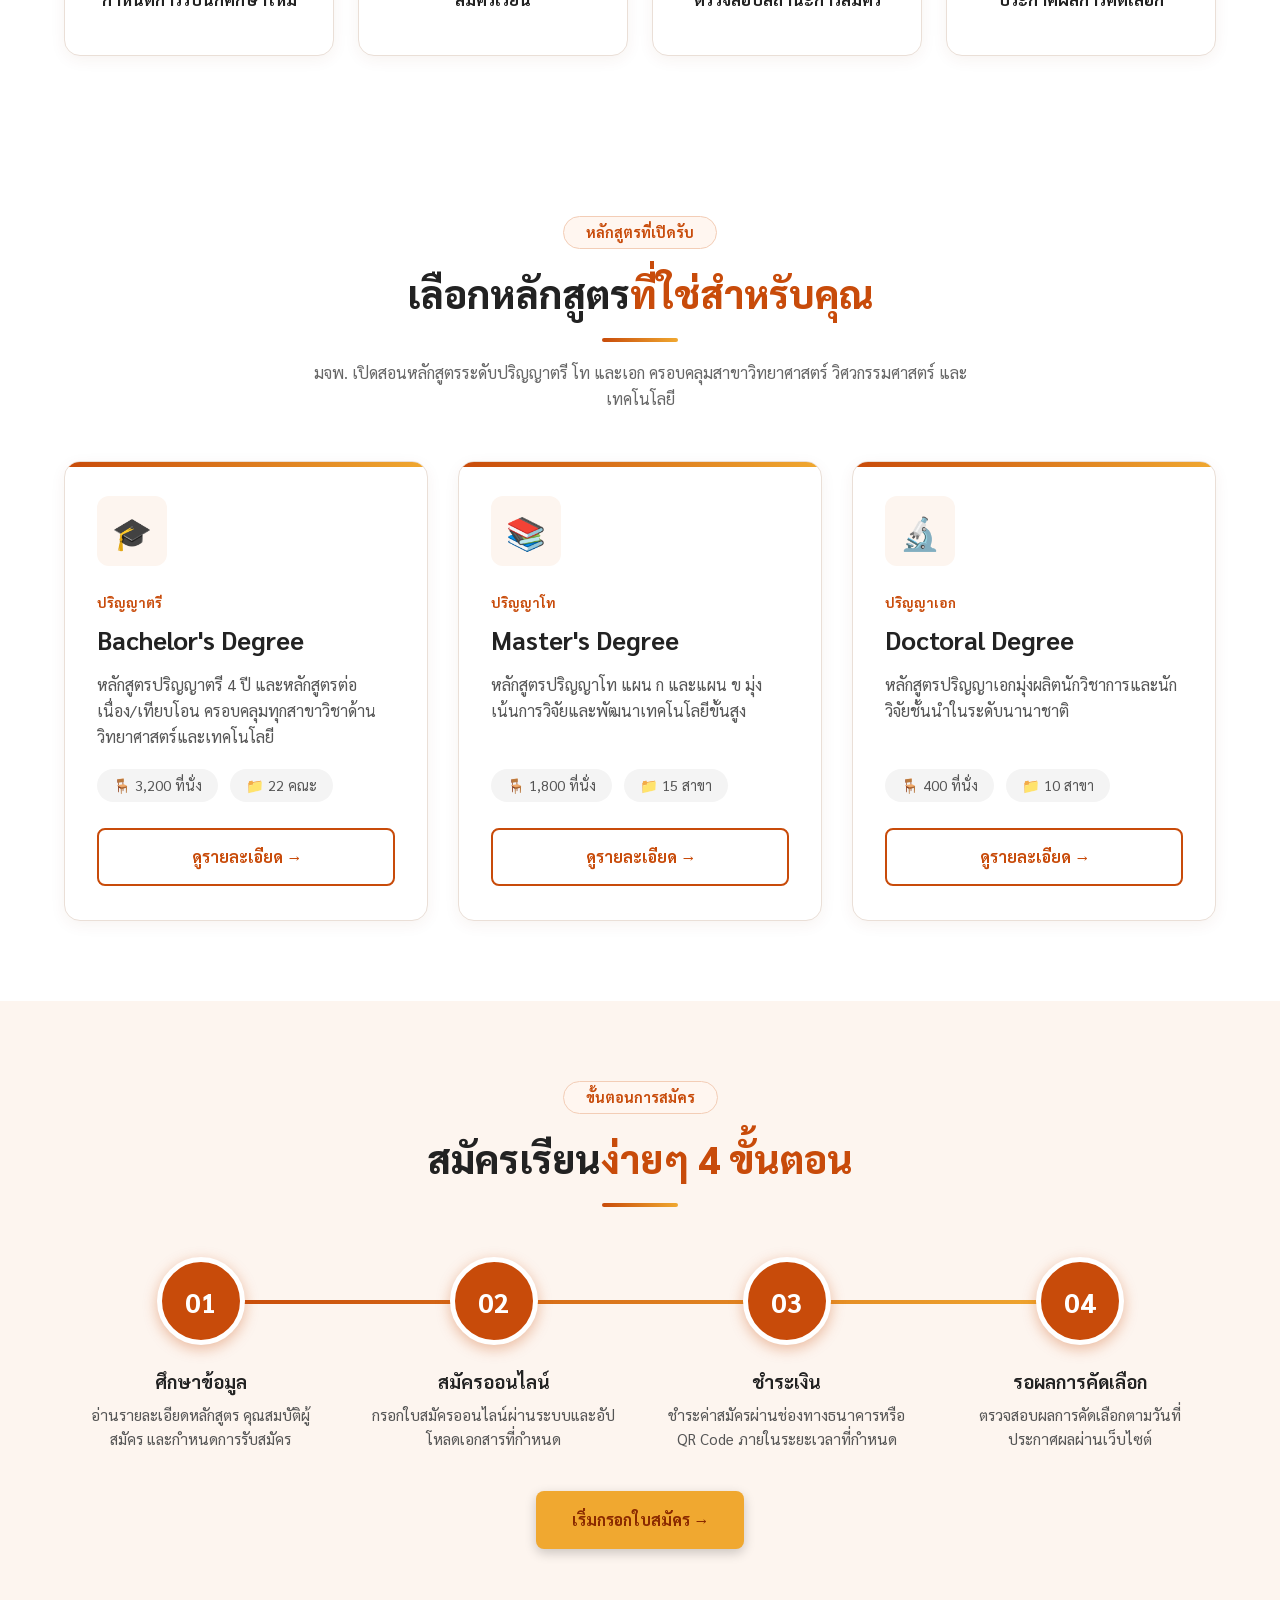
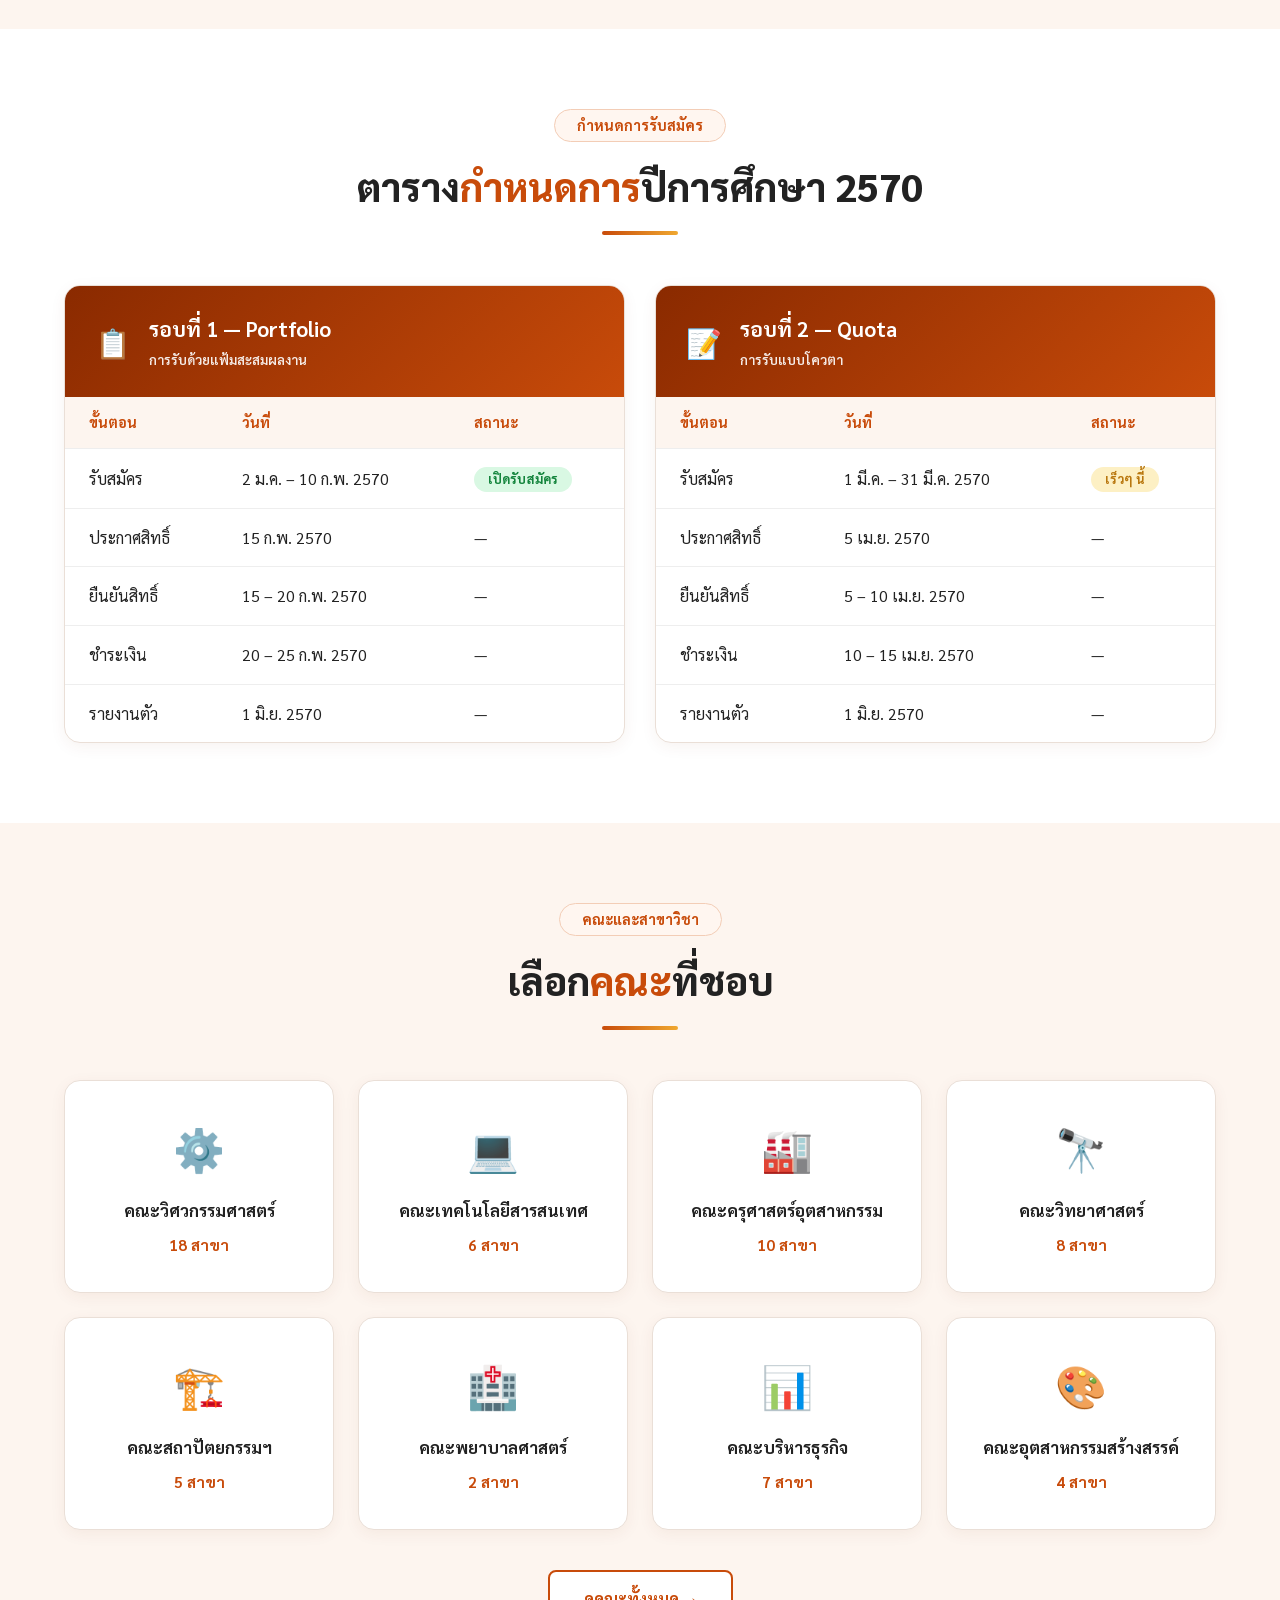
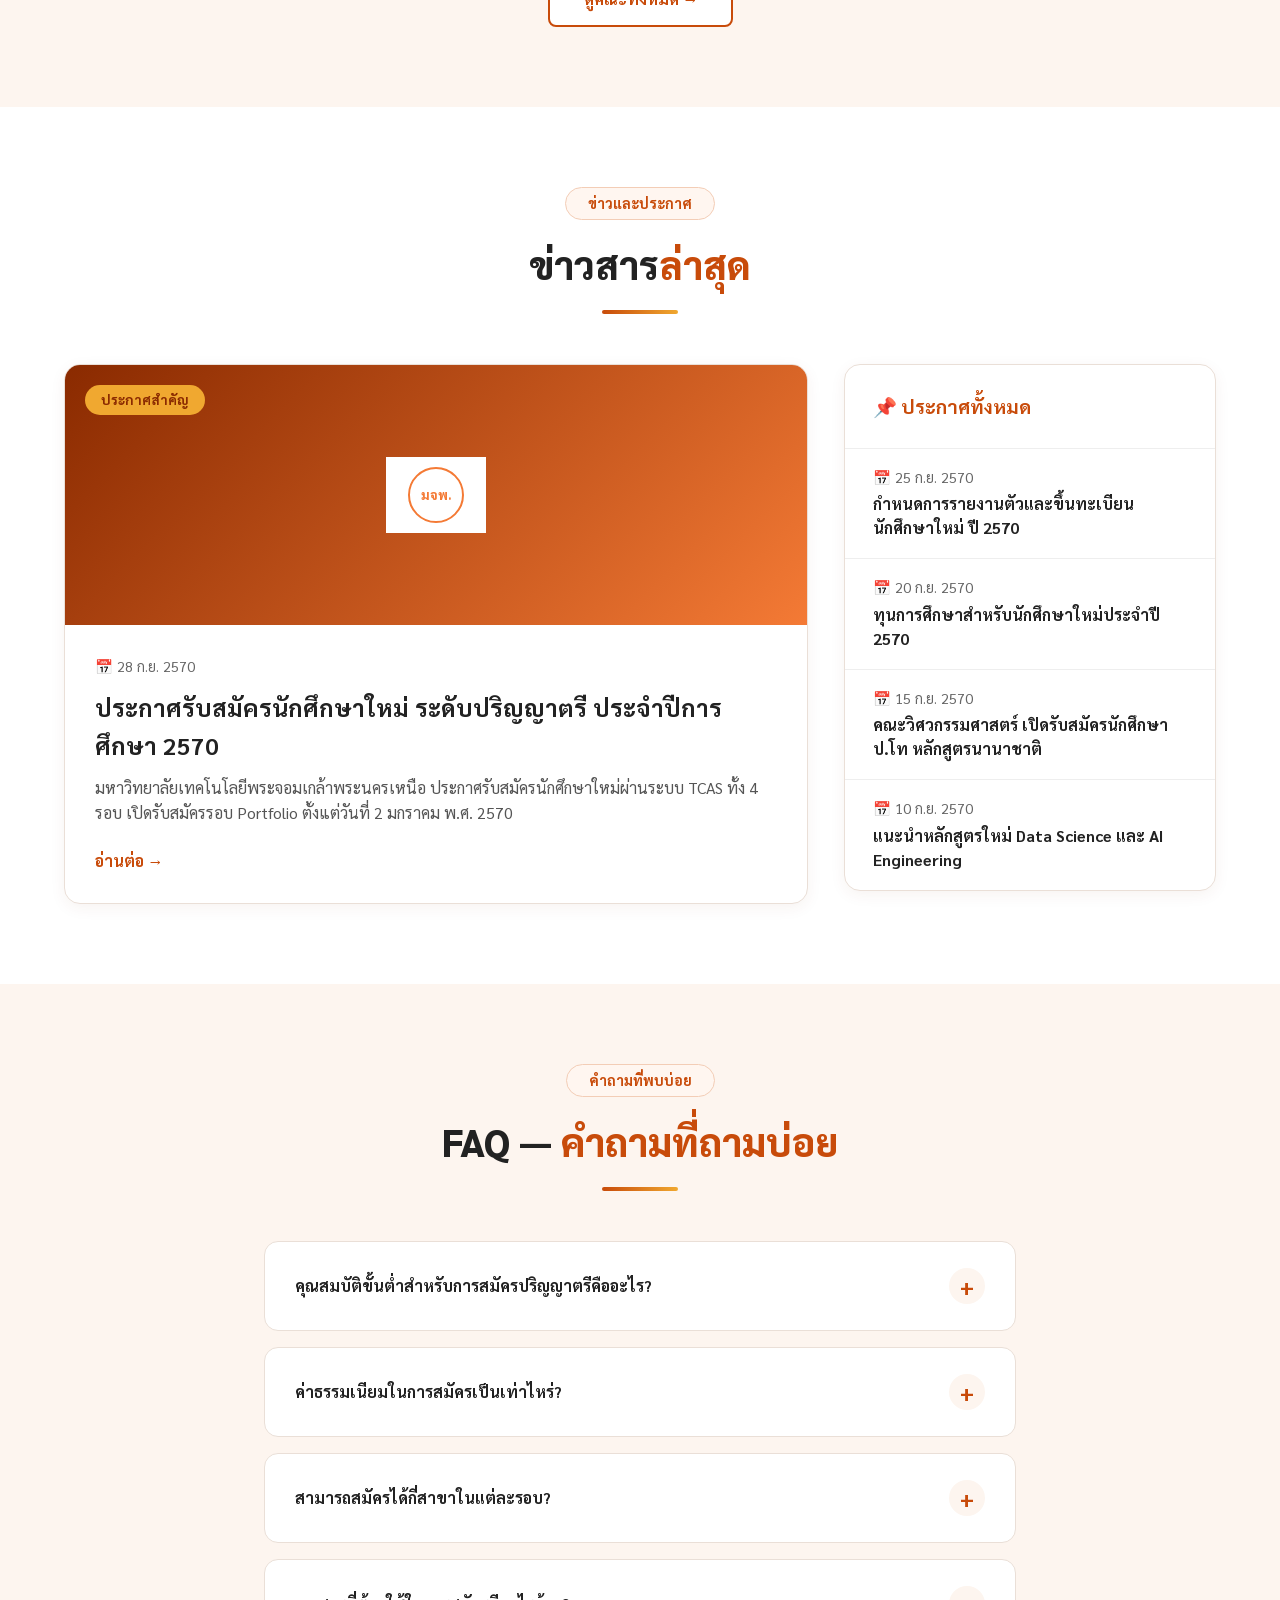
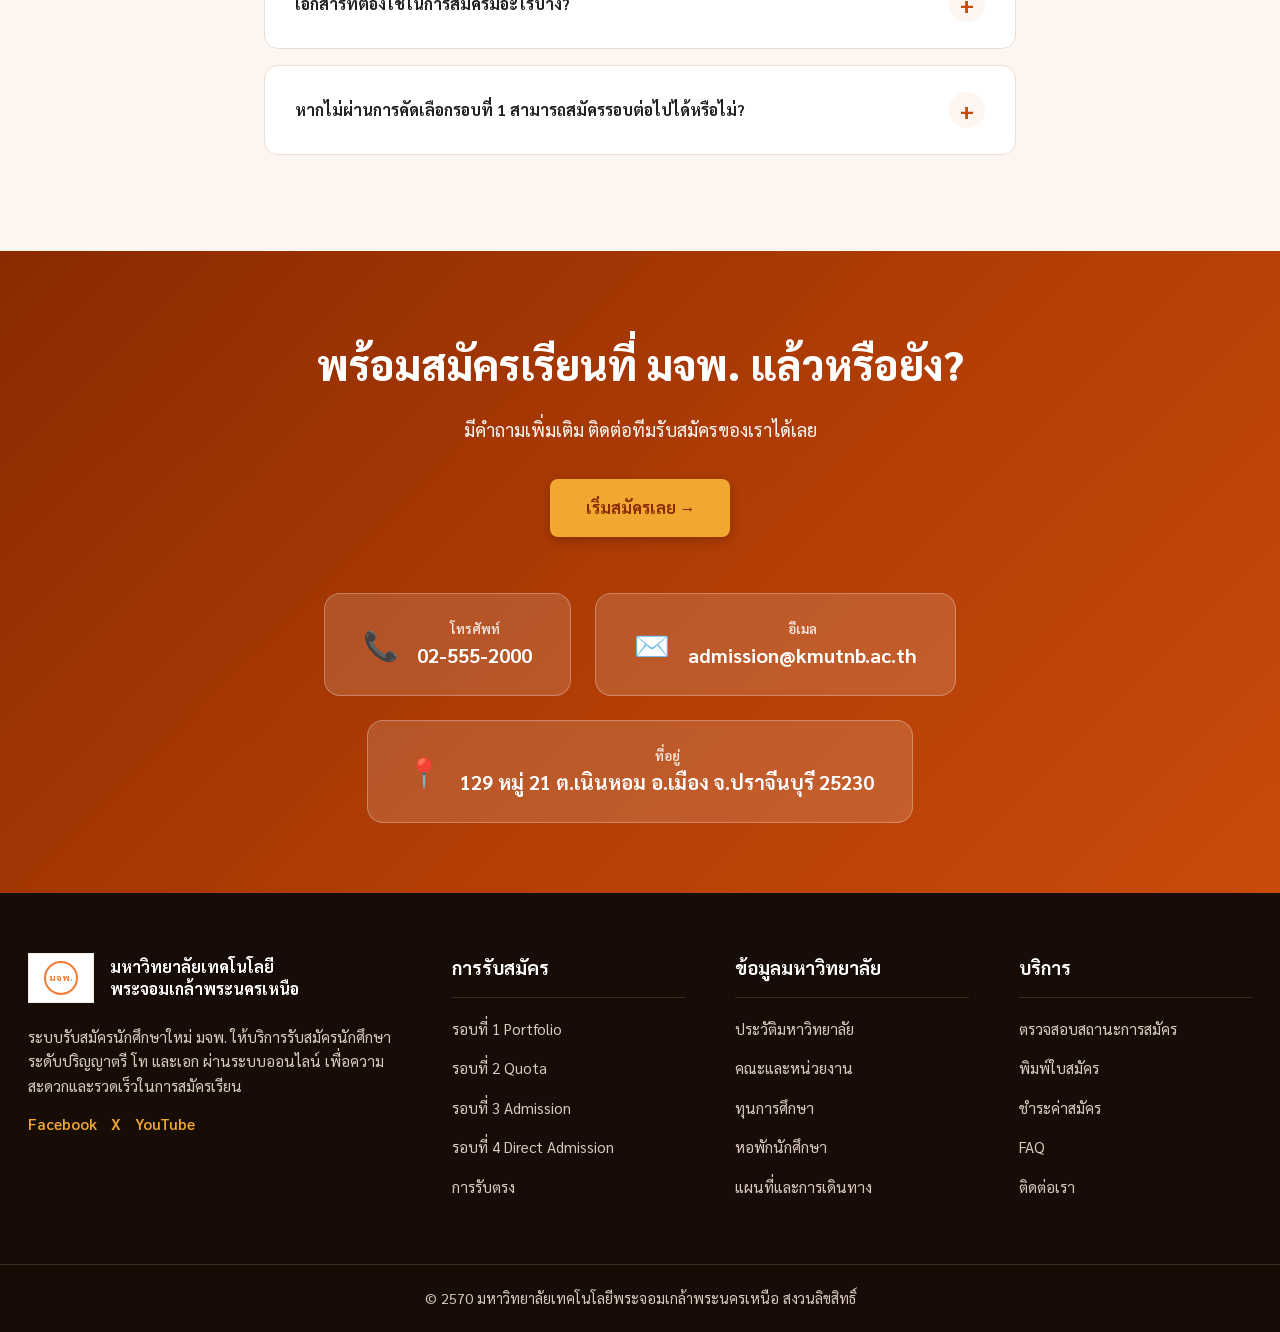
==== commit ecaeffa7: "Add files via upload" ====
--- a/index.html
+++ b/index.html
@@ -3,7 +3,7 @@
 <head>
   <meta charset="UTF-8">
   <meta name="viewport" content="width=device-width, initial-scale=1.0">
-  <title>ระบบรับสมัครนักศึกษาใหม่ มจพ. 2568</title>
+  <title>ระบบรับสมัครนักศึกษาใหม่ มจพ. 2570</title>
   <!-- ฟอนต์ภาษาไทยจาก Google Fonts -->
   <link rel="preconnect" href="https://fonts.googleapis.com">
   <link rel="preconnect" href="https://fonts.gstatic.com" crossorigin>
@@ -33,19 +33,11 @@
         <span class="logo-box"><span class="logo-circle">มจพ.</span></span>
         <span class="brand-text">
           <strong>ระบบรับสมัครนักศึกษาใหม่</strong>
-          <small>KMUTNB Admission System 2025</small>
+          <small>KMUTNB Admission System 2027</small>
         </span>
       </a>
 
-      <nav class="nav">
-        <a href="#home" class="active">หน้าหลัก</a>
-        <a href="#programs">หลักสูตร</a>
-        <a href="#steps">ขั้นตอนการสมัคร</a>
-        <a href="#schedule">กำหนดการ</a>
-        <a href="#faculties">คณะ/สาขา</a>
-        <a href="#news">ข่าวสาร</a>
-        <a href="#apply" class="btn-apply">สมัครเลย</a>
-      </nav>
+      <nav class="nav"><a href="index.html" class="active">หน้าแรก</a><a href="terms.html">สมัครเรียน</a><a href="status.html">ตรวจสอบสถานะ</a><a href="result.html">ประกาศผล</a><a href="index.html#schedule">กำหนดการ</a><a href="login.html" class="btn-apply">เข้าสู่ระบบ</a></nav>
     </div>
   </header>
 
@@ -55,15 +47,15 @@
     <section class="hero" id="home">
       <div class="hero-inner">
         <div class="hero-text">
-          <span class="badge-open"><i class="dot"></i> เปิดรับสมัครแล้ว ปีการศึกษา 2568</span>
-          <h1>ระบบรับสมัคร<br>นักศึกษาใหม่<br><span class="gold">มจพ. 2568</span></h1>
+          <span class="badge-open"><i class="dot"></i> เปิดรับสมัครแล้ว ปีการศึกษา 2570</span>
+          <h1>ระบบรับสมัคร<br>นักศึกษาใหม่<br><span class="gold">มจพ. 2570</span></h1>
           <p>
             มหาวิทยาลัยเทคโนโลยีพระจอมเกล้าพระนครเหนือ<br>
-            เปิดรับสมัครนักศึกษาระดับปริญญาตรี โท และเอก<br>
+            เปิดรับสมัครนักศึกษาระดับ ปวช. ปริญญาตรี โท และเอก<br>
             ผ่านระบบ TCAS และการรับตรง
           </p>
           <div class="hero-buttons">
-            <a href="#apply" class="btn btn-gold">เริ่มสมัครเลย →</a>
+            <a href="terms.html" class="btn btn-gold">เริ่มสมัครเลย →</a>
             <a href="#programs" class="btn btn-outline-white">ดูหลักสูตรทั้งหมด</a>
           </div>
 
@@ -87,9 +79,27 @@
     <div class="announce">
       <div class="announce-inner">
         <span class="announce-tag">📢 ประกาศ</span>
-        <p>รอบ Portfolio เปิดรับสมัครตั้งแต่ 2 มกราคม – 10 กุมภาพันธ์ 2568 | ประกาศผล 15 กุมภาพันธ์ 2568 | ยืนยันสิทธิ์ 15–20 กุมภาพันธ์ 2568</p>
+        <p>รอบ Portfolio เปิดรับสมัครตั้งแต่ 2 มกราคม – 10 กุมภาพันธ์ 2570 | ประกาศผล 15 กุมภาพันธ์ 2570 | ยืนยันสิทธิ์ 15–20 กุมภาพันธ์ 2570</p>
       </div>
     </div>
+
+    <!-- ========== แบนเนอร์สไลด์ + ทางลัดผู้สมัคร (CSS ล้วน) ========== -->
+    <div class="slider"><div class="slides">
+      <div class="slide"><h3>รับสมัครนักศึกษาใหม่ ปีการศึกษา 2570</h3><a href="terms.html">สมัครตอนนี้ →</a></div>
+      <div class="slide"><h3>ตรวจสอบสถานะการสมัครและการชำระเงิน</h3><a href="status.html">ตรวจสอบสถานะ →</a></div>
+      <div class="slide"><h3>ประกาศผลการคัดเลือกแต่ละรอบ</h3><a href="result.html">ดูประกาศผล →</a></div>
+    </div></div>
+    <section class="section white" id="shortcuts">
+      <div class="container">
+        <div class="section-head"><span class="pill">ทางลัด</span><h2>ทางลัด<span>สำหรับผู้สมัคร</span></h2><div class="line"></div></div>
+        <div class="grid-4">
+          <a href="#schedule" class="card faculty"><span class="faculty-icon">📅</span><h3>กำหนดการรับนักศึกษาใหม่</h3></a>
+          <a href="terms.html" class="card faculty"><span class="faculty-icon">📝</span><h3>สมัครเรียน</h3></a>
+          <a href="status.html" class="card faculty"><span class="faculty-icon">🔎</span><h3>ตรวจสอบสถานะการสมัคร</h3></a>
+          <a href="result.html" class="card faculty"><span class="faculty-icon">🏆</span><h3>ประกาศผลการคัดเลือก</h3></a>
+        </div>
+      </div>
+    </section>
 
     <!-- ========== 5) หลักสูตร ========== -->
     <section class="section white" id="programs">
@@ -174,7 +184,7 @@
         </div>
 
         <div class="center">
-          <a href="#apply" class="btn btn-gold">เริ่มกรอกใบสมัคร →</a>
+          <a href="terms.html" class="btn btn-gold">เริ่มกรอกใบสมัคร →</a>
         </div>
       </div>
     </section>
@@ -184,7 +194,7 @@
       <div class="container">
         <div class="section-head">
           <span class="pill">กำหนดการรับสมัคร</span>
-          <h2>ตาราง<span>กำหนดการ</span>ปีการศึกษา 2568</h2>
+          <h2>ตาราง<span>กำหนดการ</span>ปีการศึกษา 2570</h2>
           <div class="line"></div>
         </div>
 
@@ -203,11 +213,11 @@
                 <tr><th>ขั้นตอน</th><th>วันที่</th><th>สถานะ</th></tr>
               </thead>
               <tbody>
-                <tr><td>รับสมัคร</td><td>2 ม.ค. – 10 ก.พ. 2568</td><td><span class="status green">เปิดรับสมัคร</span></td></tr>
-                <tr><td>ประกาศสิทธิ์</td><td>15 ก.พ. 2568</td><td>—</td></tr>
-                <tr><td>ยืนยันสิทธิ์</td><td>15 – 20 ก.พ. 2568</td><td>—</td></tr>
-                <tr><td>ชำระเงิน</td><td>20 – 25 ก.พ. 2568</td><td>—</td></tr>
-                <tr><td>รายงานตัว</td><td>1 มิ.ย. 2568</td><td>—</td></tr>
+                <tr><td>รับสมัคร</td><td>2 ม.ค. – 10 ก.พ. 2570</td><td><span class="status green">เปิดรับสมัคร</span></td></tr>
+                <tr><td>ประกาศสิทธิ์</td><td>15 ก.พ. 2570</td><td>—</td></tr>
+                <tr><td>ยืนยันสิทธิ์</td><td>15 – 20 ก.พ. 2570</td><td>—</td></tr>
+                <tr><td>ชำระเงิน</td><td>20 – 25 ก.พ. 2570</td><td>—</td></tr>
+                <tr><td>รายงานตัว</td><td>1 มิ.ย. 2570</td><td>—</td></tr>
               </tbody>
             </table>
           </div>
@@ -226,11 +236,11 @@
                 <tr><th>ขั้นตอน</th><th>วันที่</th><th>สถานะ</th></tr>
               </thead>
               <tbody>
-                <tr><td>รับสมัคร</td><td>1 มี.ค. – 31 มี.ค. 2568</td><td><span class="status yellow">เร็วๆ นี้</span></td></tr>
-                <tr><td>ประกาศสิทธิ์</td><td>5 เม.ย. 2568</td><td>—</td></tr>
-                <tr><td>ยืนยันสิทธิ์</td><td>5 – 10 เม.ย. 2568</td><td>—</td></tr>
-                <tr><td>ชำระเงิน</td><td>10 – 15 เม.ย. 2568</td><td>—</td></tr>
-                <tr><td>รายงานตัว</td><td>1 มิ.ย. 2568</td><td>—</td></tr>
+                <tr><td>รับสมัคร</td><td>1 มี.ค. – 31 มี.ค. 2570</td><td><span class="status yellow">เร็วๆ นี้</span></td></tr>
+                <tr><td>ประกาศสิทธิ์</td><td>5 เม.ย. 2570</td><td>—</td></tr>
+                <tr><td>ยืนยันสิทธิ์</td><td>5 – 10 เม.ย. 2570</td><td>—</td></tr>
+                <tr><td>ชำระเงิน</td><td>10 – 15 เม.ย. 2570</td><td>—</td></tr>
+                <tr><td>รายงานตัว</td><td>1 มิ.ย. 2570</td><td>—</td></tr>
               </tbody>
             </table>
           </div>
@@ -281,9 +291,9 @@
               <div class="logo-white small"><span class="logo-circle">มจพ.</span></div>
             </div>
             <div class="news-body">
-              <p class="date">📅 28 ก.ย. 2568</p>
-              <h3>ประกาศรับสมัครนักศึกษาใหม่ ระดับปริญญาตรี ประจำปีการศึกษา 2568</h3>
-              <p class="desc">มหาวิทยาลัยเทคโนโลยีพระจอมเกล้าพระนครเหนือ ประกาศรับสมัครนักศึกษาใหม่ผ่านระบบ TCAS ทั้ง 4 รอบ เปิดรับสมัครรอบ Portfolio ตั้งแต่วันที่ 2 มกราคม พ.ศ. 2568</p>
+              <p class="date">📅 28 ก.ย. 2570</p>
+              <h3>ประกาศรับสมัครนักศึกษาใหม่ ระดับปริญญาตรี ประจำปีการศึกษา 2570</h3>
+              <p class="desc">มหาวิทยาลัยเทคโนโลยีพระจอมเกล้าพระนครเหนือ ประกาศรับสมัครนักศึกษาใหม่ผ่านระบบ TCAS ทั้ง 4 รอบ เปิดรับสมัครรอบ Portfolio ตั้งแต่วันที่ 2 มกราคม พ.ศ. 2570</p>
               <a href="#" class="read-more">อ่านต่อ →</a>
             </div>
           </article>
@@ -292,10 +302,10 @@
           <aside class="card news-side">
             <h3>📌 ประกาศทั้งหมด</h3>
             <ul>
-              <li><a href="#"><span class="date">📅 25 ก.ย. 2568</span>กำหนดการรายงานตัวและขึ้นทะเบียนนักศึกษาใหม่ ปี 2568</a></li>
-              <li><a href="#"><span class="date">📅 20 ก.ย. 2568</span>ทุนการศึกษาสำหรับนักศึกษาใหม่ประจำปี 2568</a></li>
-              <li><a href="#"><span class="date">📅 15 ก.ย. 2568</span>คณะวิศวกรรมศาสตร์ เปิดรับสมัครนักศึกษา ป.โท หลักสูตรนานาชาติ</a></li>
-              <li><a href="#"><span class="date">📅 10 ก.ย. 2568</span>แนะนำหลักสูตรใหม่ Data Science และ AI Engineering</a></li>
+              <li><a href="#"><span class="date">📅 25 ก.ย. 2570</span>กำหนดการรายงานตัวและขึ้นทะเบียนนักศึกษาใหม่ ปี 2570</a></li>
+              <li><a href="#"><span class="date">📅 20 ก.ย. 2570</span>ทุนการศึกษาสำหรับนักศึกษาใหม่ประจำปี 2570</a></li>
+              <li><a href="#"><span class="date">📅 15 ก.ย. 2570</span>คณะวิศวกรรมศาสตร์ เปิดรับสมัครนักศึกษา ป.โท หลักสูตรนานาชาติ</a></li>
+              <li><a href="#"><span class="date">📅 10 ก.ย. 2570</span>แนะนำหลักสูตรใหม่ Data Science และ AI Engineering</a></li>
             </ul>
           </aside>
         </div>
@@ -339,7 +349,7 @@
       <div class="container">
         <h2>พร้อมสมัครเรียนที่ มจพ. แล้วหรือยัง?</h2>
         <p>มีคำถามเพิ่มเติม ติดต่อทีมรับสมัครของเราได้เลย</p>
-        <a href="#" class="btn btn-gold">เริ่มสมัครเลย →</a>
+        <a href="terms.html" class="btn btn-gold">เริ่มสมัครเลย →</a>
 
         <div class="contact">
           <div class="contact-box"><span class="ci">📞</span><div><small>โทรศัพท์</small><b>02-555-2000</b></div></div>
@@ -359,6 +369,7 @@
           <strong>มหาวิทยาลัยเทคโนโลยี<br>พระจอมเกล้าพระนครเหนือ</strong>
         </div>
         <p>ระบบรับสมัครนักศึกษาใหม่ มจพ. ให้บริการรับสมัครนักศึกษาระดับปริญญาตรี โท และเอก ผ่านระบบออนไลน์ เพื่อความสะดวกและรวดเร็วในการสมัครเรียน</p>
+        <p class="social"><a href="https://www.facebook.com/KMUTNB.Official/">Facebook</a><a href="https://x.com/KMUTNBofficial">X</a><a href="https://www.youtube.com/c/KMUTNBofficial">YouTube</a></p>
       </div>
 
       <div class="footer-col">
@@ -379,22 +390,22 @@
           <li><a href="#">คณะและหน่วยงาน</a></li>
           <li><a href="#">ทุนการศึกษา</a></li>
           <li><a href="#">หอพักนักศึกษา</a></li>
-          <li><a href="#">แผนที่และการเดินทาง</a></li>
+          <li><a href="https://kmutnb.ac.th/contact-us.aspx">แผนที่และการเดินทาง</a></li>
         </ul>
       </div>
 
       <div class="footer-col">
         <h4>บริการ</h4>
         <ul>
-          <li><a href="#">ตรวจสอบสถานะการสมัคร</a></li>
-          <li><a href="#">พิมพ์ใบสมัคร</a></li>
-          <li><a href="#">ชำระค่าสมัคร</a></li>
+          <li><a href="status.html">ตรวจสอบสถานะการสมัคร</a></li>
+          <li><a href="status.html">พิมพ์ใบสมัคร</a></li>
+          <li><a href="status.html">ชำระค่าสมัคร</a></li>
           <li><a href="#">FAQ</a></li>
           <li><a href="#">ติดต่อเรา</a></li>
         </ul>
       </div>
     </div>
-    <p class="copyright">© 2568 มหาวิทยาลัยเทคโนโลยีพระจอมเกล้าพระนครเหนือ สงวนลิขสิทธิ์</p>
+    <p class="copyright">© 2570 มหาวิทยาลัยเทคโนโลยีพระจอมเกล้าพระนครเหนือ สงวนลิขสิทธิ์</p>
   </footer>
 
 </body>
--- a/style.css
+++ b/style.css
@@ -637,3 +637,47 @@
   .nav a { padding: 6px 10px; font-size: 0.9rem; }
   .nav a.btn-apply { margin-left: 0; }
 }
+
+/* =====================================================
+   ส่วนเพิ่มเติม: สไลด์แบนเนอร์ / หน้าย่อย / ฟอร์ม
+   ===================================================== */
+.slider { max-width: 1400px; margin: 30px auto 0; padding: 0 28px; }
+.slides { position: relative; height: 240px; border-radius: 16px; overflow: hidden; box-shadow: 0 4px 16px rgba(120, 50, 10, 0.15); }
+.slide { position: absolute; inset: 0; display: flex; flex-direction: column; justify-content: center; padding: 0 60px; color: #fff; opacity: 0; animation: fade 15s infinite; }
+.slide:nth-child(1) { background: linear-gradient(135deg, #8a2a00, #f47a35); }
+.slide:nth-child(2) { background: linear-gradient(135deg, #b23e06, #f0a830); animation-delay: 5s; }
+.slide:nth-child(3) { background: linear-gradient(135deg, #180d06, #c84b0a); animation-delay: 10s; }
+.slide h3 { font-size: 2rem; }
+.slide a { color: var(--gold); font-weight: 700; margin-top: 10px; }
+.slide:nth-child(2) a { color: var(--orange-dark); }
+@keyframes fade { 0% { opacity: 0; } 6%, 33% { opacity: 1; } 39%, 100% { opacity: 0; } }
+
+.page-head { background: linear-gradient(135deg, #8a2a00, #c84b0a); color: #fff; text-align: center; padding: 50px 24px; }
+.page-head h1 { font-size: 2.4rem; font-weight: 800; }
+.page-head p { opacity: 0.9; }
+
+.form-card { max-width: 860px; margin: 0 auto; padding: 36px; }
+.form-card h3 { color: var(--orange); margin: 26px 0 12px; font-size: 1.2rem; }
+.form-grid { display: grid; grid-template-columns: repeat(2, 1fr); gap: 18px; }
+.form-card label { display: block; font-weight: 600; font-size: 0.95rem; }
+.form-card input, .form-card select { width: 100%; margin-top: 6px; padding: 11px 14px; border: 1px solid var(--border); border-radius: 8px; font: inherit; background: #fff; }
+.form-card input:focus, .form-card select:focus { outline: 2px solid var(--orange-light); }
+.form-card .check { display: flex; gap: 10px; align-items: flex-start; font-weight: 400; margin: 16px 0; }
+.form-card .check input { width: auto; margin-top: 6px; }
+.terms { background: var(--cream); border-radius: 10px; padding: 20px 28px; color: #555; }
+.terms ol { padding-left: 20px; }
+.terms li { margin-bottom: 6px; }
+.btn-sub { font-family: inherit; }
+.status.red { background: #fde0dc; color: #b3261e; }
+.table-wrap { overflow-x: auto; margin-top: 26px; }
+.form-links { display: flex; justify-content: space-between; font-size: 0.95rem; margin-top: 18px; }
+.form-links a { color: var(--orange); font-weight: 600; }
+.social a { margin-right: 14px; color: var(--gold); font-weight: 600; }
+.social { margin-top: 14px; }
+
+@media (max-width: 600px) {
+  .form-grid { grid-template-columns: 1fr; }
+  .form-card { padding: 22px; }
+  .slide { padding: 0 24px; }
+  .slide h3 { font-size: 1.4rem; }
+}
